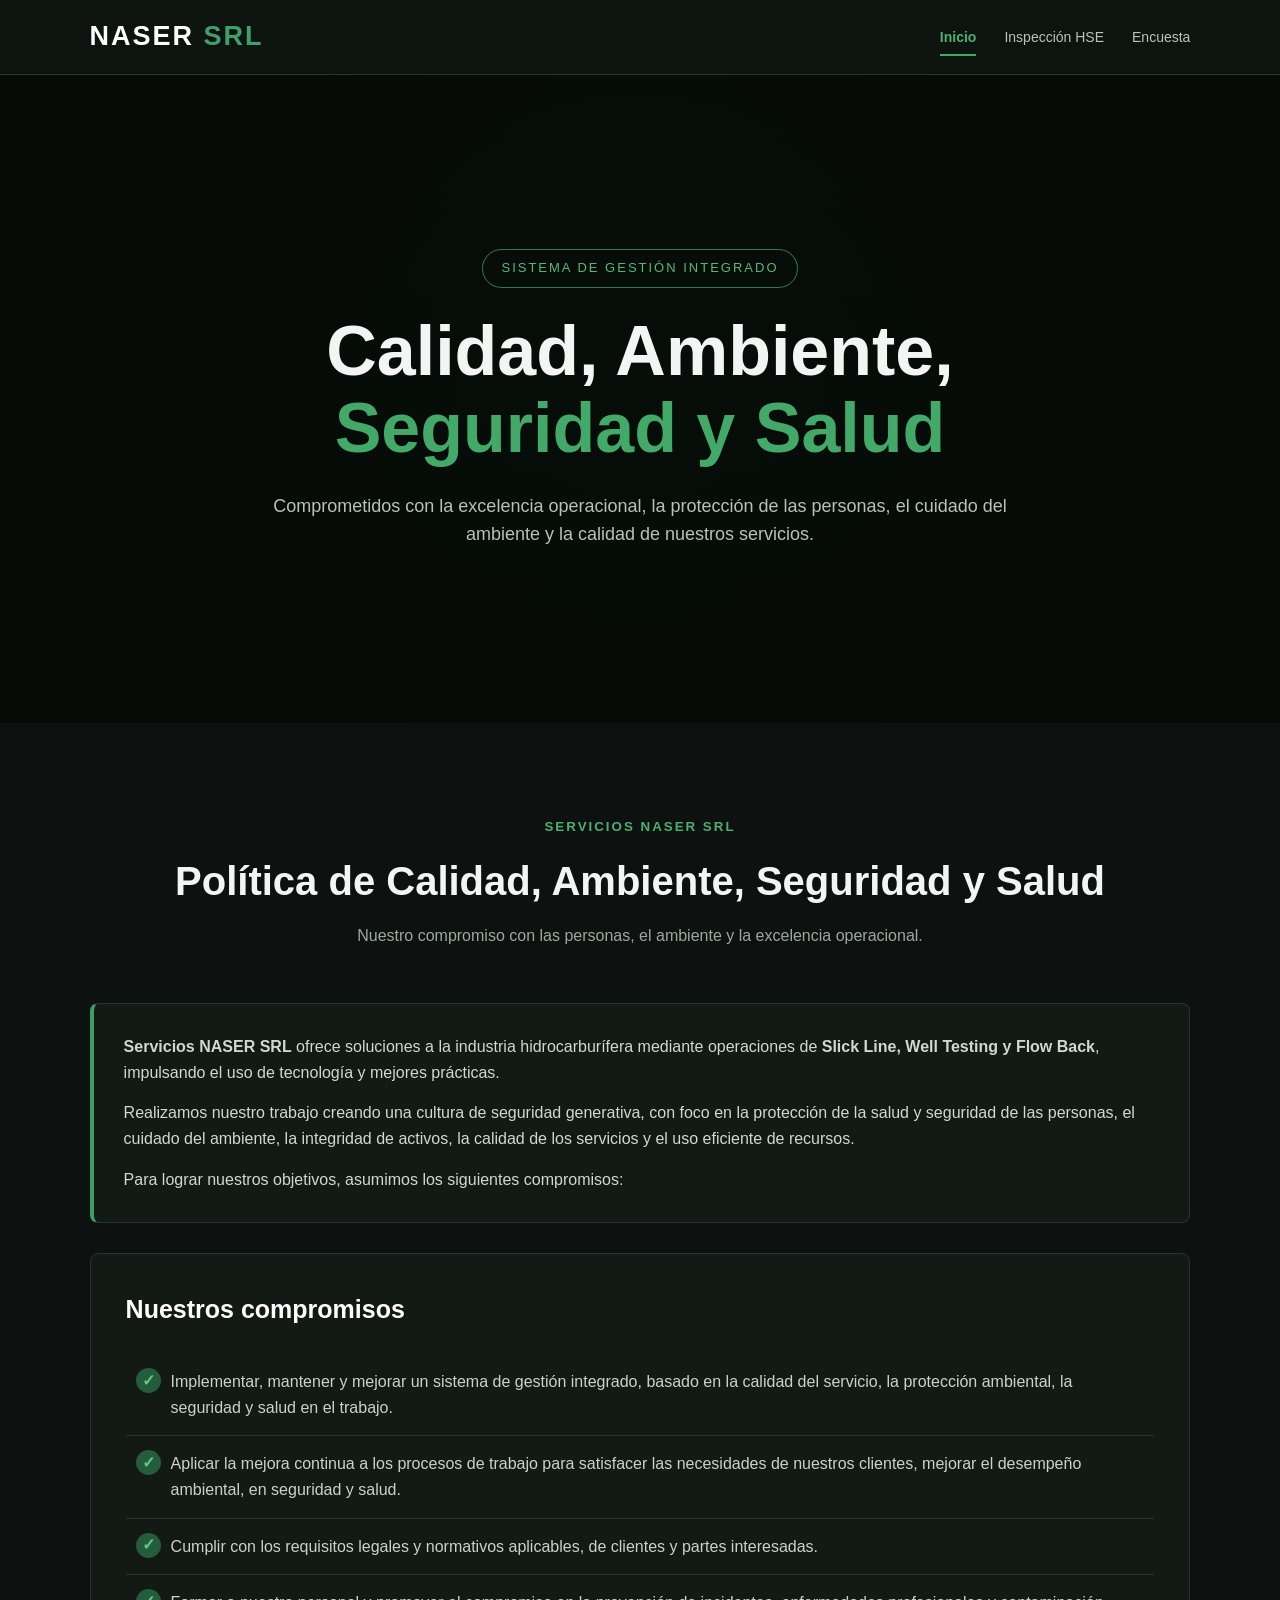
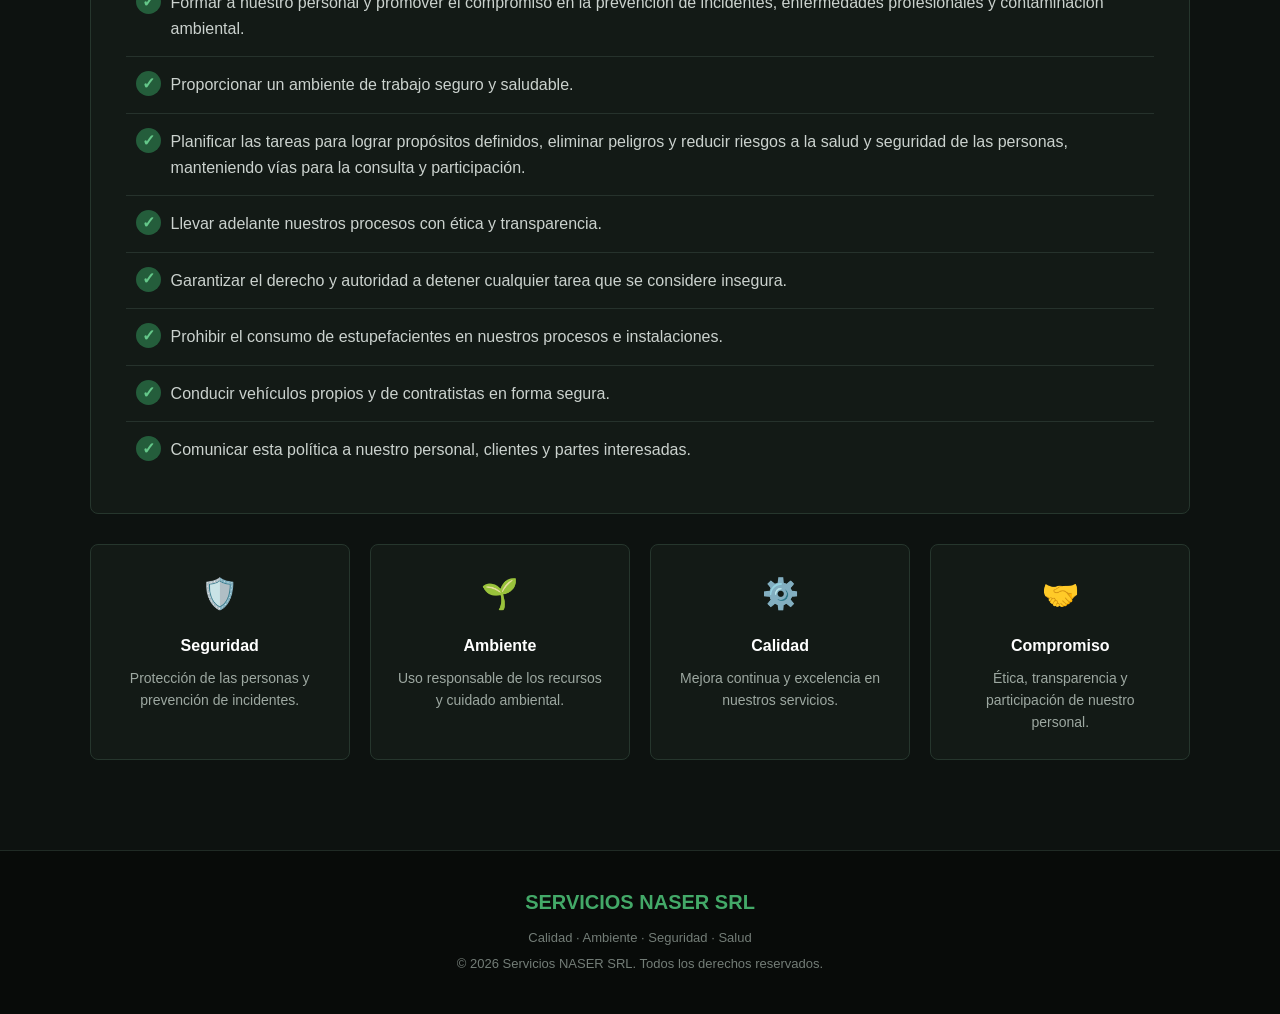
==== index.html @ d9a2d29f "Arreglo inspecciones" ====
<!DOCTYPE html>
<html lang="es">

<head>
    <meta charset="UTF-8">
    <meta name="viewport" content="width=device-width, initial-scale=1.0">

    <title>Política de Calidad, Ambiente, Seguridad y Salud | Servicios NASER SRL</title>

    <!-- Enlace al archivo CSS estilizado -->
    <link rel="stylesheet" href="style.css">
</head>

<body>

    <!-- =========================
         ENCABEZADO
    ========================== -->

    <header class="navbar">

        <div class="logo">
            NASER <span>SRL</span>
        </div>

        <nav>
            <a href="#inicio" class="active">Inicio</a>
            <!-- Enlace corregido sin espacios y con extensión .html -->
            <a href="inspeccion hse.html">Inspección HSE</a>
            <a href="encuesta.html">Encuesta</a>
        </nav>

    </header>


    <!-- =========================
         INICIO
    ========================== -->

    <section class="hero" id="inicio">

        <div class="hero-content">

            <div class="tag">
                Sistema de Gestión Integrado
            </div>

            <h1>
                Calidad, Ambiente,
                <br>
                <span>Seguridad y Salud</span>
            </h1>

            <p>
                Comprometidos con la excelencia operacional,
                la protección de las personas, el cuidado del ambiente
                y la calidad de nuestros servicios.
            </p>

        </div>

    </section>


    <!-- =========================
         POLÍTICA
    ========================== -->

    <section class="policy-section" id="politica">

        <div class="container">

            <div class="section-title">

                <small>
                    SERVICIOS NASER SRL
                </small>

                <h2>
                    Política de Calidad, Ambiente,
                    Seguridad y Salud
                </h2>

                <p>
                    Nuestro compromiso con las personas,
                    el ambiente y la excelencia operacional.
                </p>

            </div>


            <!-- INTRODUCCIÓN -->

            <div class="intro">

                <p>
                    <strong>Servicios NASER SRL</strong> ofrece soluciones a la
                    industria hidrocarburífera mediante operaciones de
                    <strong>Slick Line, Well Testing y Flow Back</strong>,
                    impulsando el uso de tecnología y mejores prácticas.
                </p>

                <p>
                    Realizamos nuestro trabajo creando una cultura de
                    seguridad generativa, con foco en la protección de la
                    salud y seguridad de las personas, el cuidado del
                    ambiente, la integridad de activos, la calidad de los
                    servicios y el uso eficiente de recursos.
                </p>

                <p>
                    Para lograr nuestros objetivos, asumimos los siguientes
                    compromisos:
                </p>

            </div>


            <!-- =========================
                 COMPROMISOS
            ========================== -->

            <div class="commitments" id="compromisos">

                <h3>
                    Nuestros compromisos
                </h3>

                <ul>

                    <li>
                        Implementar, mantener y mejorar un sistema de gestión
                        integrado, basado en la calidad del servicio, la
                        protección ambiental, la seguridad y salud en el trabajo.
                    </li>

                    <li>
                        Aplicar la mejora continua a los procesos de trabajo
                        para satisfacer las necesidades de nuestros clientes,
                        mejorar el desempeño ambiental, en seguridad y salud.
                    </li>

                    <li>
                        Cumplir con los requisitos legales y normativos
                        aplicables, de clientes y partes interesadas.
                    </li>

                    <li>
                        Formar a nuestro personal y promover el compromiso
                        en la prevención de incidentes, enfermedades
                        profesionales y contaminación ambiental.
                    </li>

                    <li>
                        Proporcionar un ambiente de trabajo seguro y saludable.
                    </li>

                    <li>
                        Planificar las tareas para lograr propósitos definidos,
                        eliminar peligros y reducir riesgos a la salud y
                        seguridad de las personas, manteniendo vías para la
                        consulta y participación.
                    </li>

                    <li>
                        Llevar adelante nuestros procesos con ética y transparencia.
                    </li>

                    <li>
                        Garantizar el derecho y autoridad a detener cualquier
                        tarea que se considere insegura.
                    </li>

                    <li>
                        Prohibir el consumo de estupefacientes en nuestros
                        procesos e instalaciones.
                    </li>

                    <li>
                        Conducir vehículos propios y de contratistas en forma segura.
                    </li>

                    <li>
                        Comunicar esta política a nuestro personal, clientes
                        y partes interesadas.
                    </li>

                </ul>

            </div>


            <!-- =========================
                 VALORES
            ========================== -->

            <div class="values">

                <div class="value-card">

                    <div class="value-icon">
                        🛡️
                    </div>

                    <h4>
                        Seguridad
                    </h4>

                    <p>
                        Protección de las personas y prevención de incidentes.
                    </p>

                </div>


                <div class="value-card">

                    <div class="value-icon">
                        🌱
                    </div>

                    <h4>
                        Ambiente
                    </h4>

                    <p>
                        Uso responsable de los recursos y cuidado ambiental.
                    </p>

                </div>


                <div class="value-card">

                    <div class="value-icon">
                        ⚙️
                    </div>

                    <h4>
                        Calidad
                    </h4>

                    <p>
                        Mejora continua y excelencia en nuestros servicios.
                    </p>

                </div>


                <div class="value-card">

                    <div class="value-icon">
                        🤝
                    </div>

                    <h4>
                        Compromiso
                    </h4>

                    <p>
                        Ética, transparencia y participación de nuestro personal.
                    </p>

                </div>

            </div>

        </div>

    </section>


    <!-- =========================
         PIE DE PÁGINA
    ========================== -->

    <footer>

        <div class="footer-logo">
            SERVICIOS NASER <span>SRL</span>
        </div>

        <p>
            Calidad · Ambiente · Seguridad · Salud
        </p>

        <p>
            © 2026 Servicios NASER SRL. Todos los derechos reservados.
        </p>

    </footer>

</body>

</html>
---- style.css ----
/* =========================================================
   NASER SRL - CONFIGURACIÓN GENERAL Y UNIFICADA
========================================================= */

* {
    margin: 0;
    padding: 0;
    box-sizing: border-box;
}

html {
    scroll-behavior: smooth;
}

body {
    font-family: Arial, Helvetica, sans-serif;
    background: #080d0a;
    color: #f2f5f3;
    line-height: 1.6;
}

/* =========================================================
   NAVBAR / ENCABEZADO
========================================================= */

header, .navbar {
    width: 100%;
    height: 75px;
    padding: 0 7%;
    display: flex;
    align-items: center;
    justify-content: space-between;
    background: #0d1410;
    border-bottom: 1px solid #26352d;
    position: sticky;
    top: 0;
    z-index: 1000;
}

/* LOGO */
.logo {
    font-size: 27px;
    font-weight: 800;
    letter-spacing: 2px;
    color: #ffffff;
}

.logo span {
    color: #3f9f68;
}

/* MENÚ DE NAVEGACIÓN */
nav {
    display: flex;
    align-items: center;
    gap: 28px;
}

nav a {
    position: relative;
    color: #b9c3bd;
    text-decoration: none;
    font-size: 14px;
    font-weight: 500;
    transition: 0.3s;
}

nav a:hover {
    color: #4caf72;
}

nav a::after {
    content: "";
    position: absolute;
    left: 0;
    bottom: -8px;
    width: 0;
    height: 2px;
    background: #43a968;
    transition: 0.3s;
}

nav a:hover::after,
nav a.active::after {
    width: 100%;
}

nav a.active {
    color: #4caf72;
    font-weight: 600;
}

.menu-btn {
    display: none;
    border: none;
    background: transparent;
    color: white;
    font-size: 25px;
    cursor: pointer;
}

/* =========================================================
   PORTADA / HERO
========================================================= */

.hero {
    min-height: 72vh;
    display: flex;
    align-items: center;
    justify-content: center;
    text-align: center;
    padding: 80px 7%;
    background:
        linear-gradient(
            rgba(5, 10, 7, 0.88),
            rgba(5, 10, 7, 0.95)
        ),
        radial-gradient(
            circle at center,
            #173523 0%,
            #0b0f0d 65%
        );
}

.hero-content {
    max-width: 950px;
}

.tag {
    display: inline-block;
    padding: 8px 18px;
    border: 1px solid #357b52;
    border-radius: 30px;
    color: #55b879;
    font-size: 13px;
    text-transform: uppercase;
    letter-spacing: 2px;
    margin-bottom: 25px;
}

.hero h1 {
    font-size: clamp(38px, 6vw, 70px);
    line-height: 1.1;
    margin-bottom: 25px;
}

.hero h1 span {
    color: #43a968;
}

.hero p {
    max-width: 800px;
    margin: auto;
    color: #b8c1bc;
    font-size: 18px;
}

.hero-button {
    display: inline-block;
    margin-top: 35px;
    padding: 14px 28px;
    background: #398f5d;
    color: white;
    text-decoration: none;
    border-radius: 6px;
    font-weight: bold;
    transition: 0.3s;
}

.hero-button:hover {
    background: #4caf72;
    transform: translateY(-2px);
}

/* =========================================================
   SECCIÓN POLÍTICA DE CALIDAD
========================================================= */

.policy-section {
    padding: 90px 7%;
    background: #0d1210;
}

.container {
    max-width: 1150px;
    margin: auto;
}

.section-title {
    text-align: center;
    margin-bottom: 55px;
}

.section-title small {
    color: #4caf72;
    text-transform: uppercase;
    letter-spacing: 2px;
    font-weight: bold;
}

.section-title h2 {
    font-size: 40px;
    margin-top: 10px;
}

.section-title p {
    color: #9da8a1;
    margin-top: 10px;
}

.intro {
    background: #131a16;
    border: 1px solid #26362d;
    border-left: 4px solid #429b64;
    padding: 30px;
    border-radius: 8px;
    margin-bottom: 30px;
}

.intro p {
    color: #d1d7d3;
    margin-bottom: 15px;
}

.intro p:last-child {
    margin-bottom: 0;
}

/* COMPROMISOS */

.commitments {
    background: #131a16;
    border: 1px solid #26362d;
    padding: 35px;
    border-radius: 8px;
}

.commitments h3 {
    font-size: 25px;
    margin-bottom: 25px;
    color: #ffffff;
}

.commitments ul {
    list-style: none;
}

.commitments li {
    position: relative;
    padding: 15px 15px 15px 45px;
    border-bottom: 1px solid #26322c;
    color: #cbd2ce;
}

.commitments li:last-child {
    border-bottom: none;
}

.commitments li::before {
    content: "✓";
    position: absolute;
    left: 10px;
    top: 14px;
    width: 25px;
    height: 25px;
    border-radius: 50%;
    background: #245d3b;
    color: #65c88a;
    display: flex;
    align-items: center;
    justify-content: center;
    font-weight: bold;
}

/* TARJETAS DE VALORES */

.values {
    display: grid;
    grid-template-columns: repeat(4, 1fr);
    gap: 20px;
    margin-top: 30px;
}

.value-card {
    background: #131a16;
    border: 1px solid #26362d;
    padding: 25px;
    border-radius: 8px;
    text-align: center;
    transition: 0.3s;
}

.value-card:hover {
    transform: translateY(-5px);
    border-color: #398f5d;
}

.value-icon {
    font-size: 30px;
    margin-bottom: 15px;
}

.value-card h4 {
    margin-bottom: 8px;
    color: #ffffff;
}

.value-card p {
    font-size: 14px;
    color: #9da8a1;
}

/* =========================================================
   PÁGINA DE INSPECCIÓN HSE / AUDITORÍA
========================================================= */

.audit-page, .hse-page {
    width: 100%;
    min-height: 100vh;
    padding: 80px 7% 100px;
    background:
        radial-gradient(
            circle at top center,
            rgba(34, 91, 56, 0.20),
            transparent 45%
        ),
        #080d0a;
}

/* =========================================================
   FOOTER / PIE DE PÁGINA
========================================================= */

footer {
    background: #080b09;
    border-top: 1px solid #202b25;
    padding: 35px 7%;
    text-align: center;
}

.footer-logo {
    color: #43a968;
    font-size: 20px;
    font-weight: bold;
    margin-bottom: 10px;
}

footer p {
    color: #737d77;
    font-size: 13px;
    margin-bottom: 5px;
}

/* =========================================================
   DISEÑO RESPONSIVO
========================================================= */

@media (max-width: 900px) {
    .values {
        grid-template-columns: repeat(2, 1fr);
    }

    header, .navbar {
        padding: 0 5%;
    }
}

@media (max-width: 600px) {
    header, .navbar {
        padding: 15px 5%;
        height: auto;
    }

    nav {
        gap: 15px;
    }

    nav a {
        font-size: 13px;
    }

    .hero {
        min-height: 65vh;
        padding: 60px 5%;
    }

    .hero p {
        font-size: 15px;
    }

    .policy-section {
        padding: 60px 5%;
    }

    .section-title h2 {
        font-size: 30px;
    }

    .intro, .commitments {
        padding: 22px;
    }

    .values {
        grid-template-columns: 1fr;
    }
}
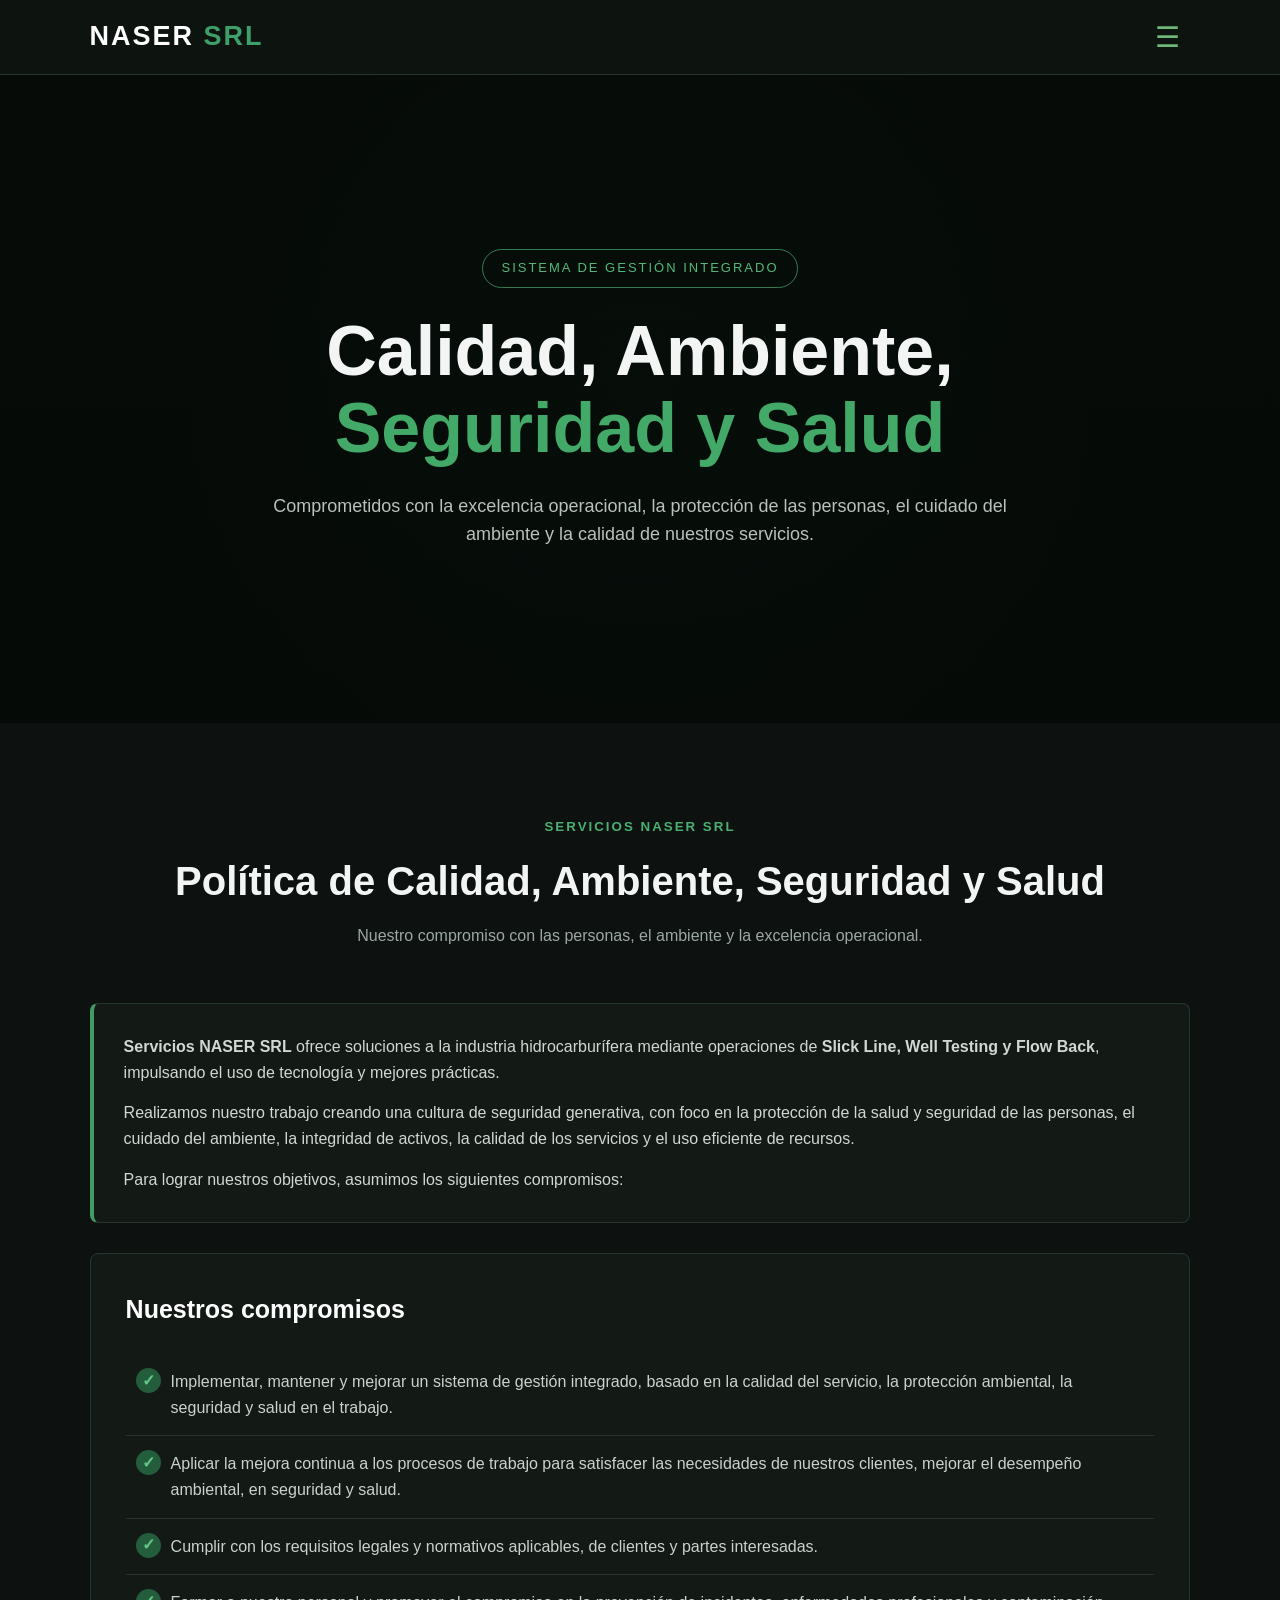
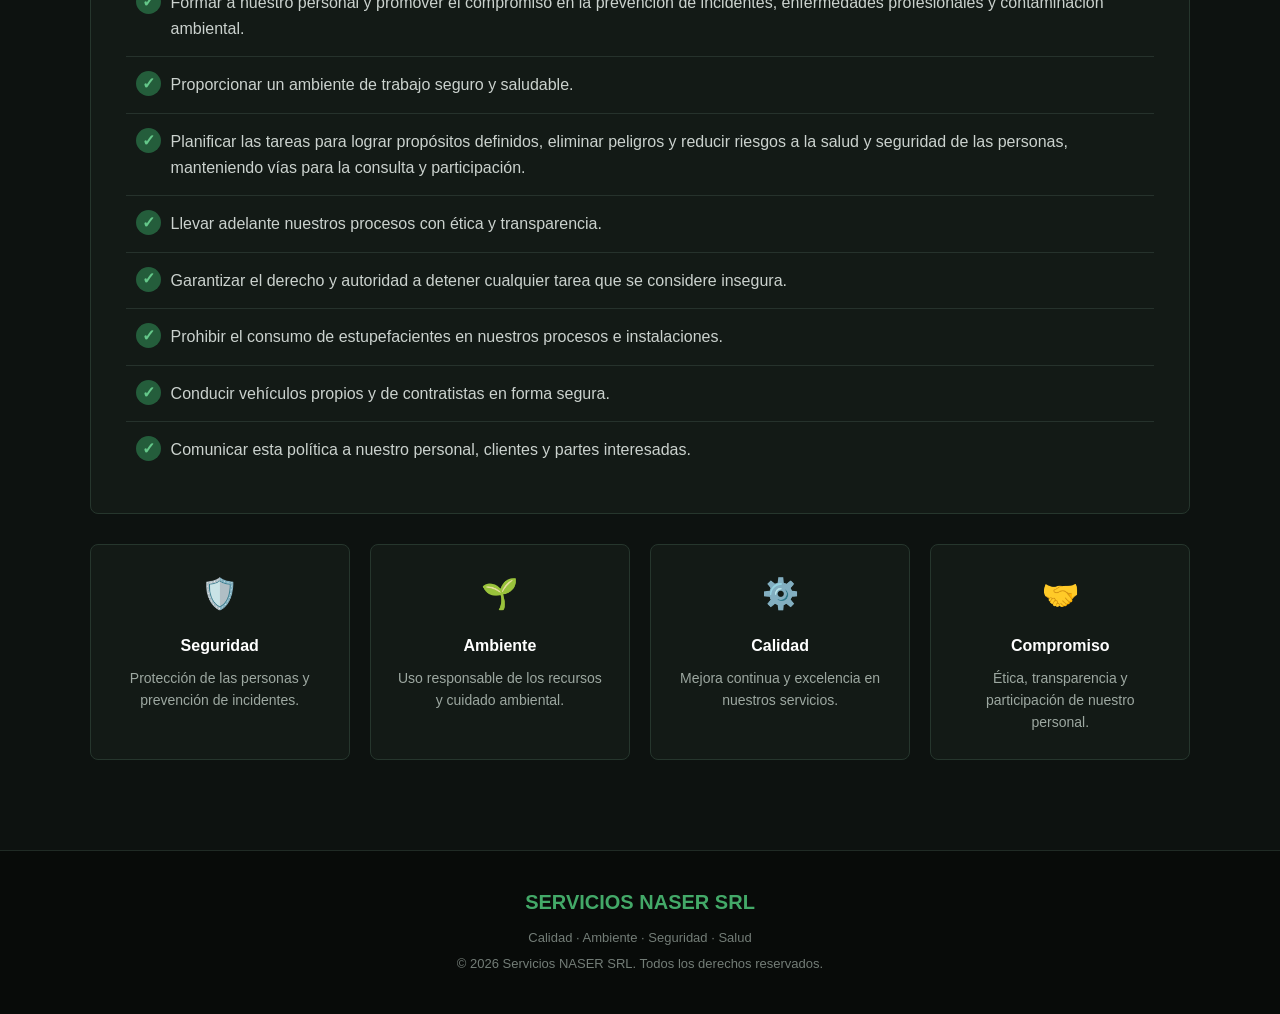
==== commit 11250e4b: "Implementar un menu" ====
--- a/index.html
+++ b/index.html
@@ -9,6 +9,7 @@
 
     <!-- Enlace al archivo CSS estilizado -->
     <link rel="stylesheet" href="style.css">
+ 
 </head>
 
 <body>
@@ -17,20 +18,23 @@
          ENCABEZADO
     ========================== -->
 
-    <header class="navbar">
-
-        <div class="logo">
-            NASER <span>SRL</span>
-        </div>
-
-        <nav>
-            <a href="#inicio" class="active">Inicio</a>
-            <!-- Enlace corregido sin espacios y con extensión .html -->
-            <a href="inspeccion hse.html">Inspección HSE</a>
-            <a href="encuesta.html">Encuesta</a>
-        </nav>
-
-    </header>
+   <header class="navbar">
+
+    <div class="logo">
+        NASER <span>SRL</span>
+    </div>
+
+    <button class="menu-btn" onclick="abrirMenu()">
+        ☰
+    </button>
+
+    <nav id="menu">
+        <a href="#inicio" class="active" onclick="cerrarMenu()">Inicio</a>
+        <a href="inspeccion hse.html" onclick="cerrarMenu()">Inspección HSE</a>
+        <a href="encuesta.html" onclick="cerrarMenu()">Encuesta</a>
+    </nav>
+
+</header>
 
 
     <!-- =========================
@@ -288,7 +292,17 @@
             © 2026 Servicios NASER SRL. Todos los derechos reservados.
         </p>
 
-    </footer>
+</footer>
+
+    <script>
+        function abrirMenu() {
+            document.getElementById("menu").classList.toggle("mostrar");
+        }
+
+        function cerrarMenu() {
+            document.getElementById("menu").classList.remove("mostrar");
+        }
+    </script>
 
 </body>
 
--- a/style.css
+++ b/style.css
@@ -1,7 +1,10 @@
 /* =========================================================
    NASER SRL - CONFIGURACIÓN GENERAL Y UNIFICADA
 ========================================================= */
-
+.menu-btn {
+    color: #70b879;       /* color del icono */
+    background: #050806;  /* fondo */
+}
 * {
     margin: 0;
     padding: 0;
@@ -403,4 +406,100 @@
     .values {
         grid-template-columns: 1fr;
     }
+}
+/* =========================================================
+   MENU HAMBURGUESA
+========================================================= */
+
+.menu-btn {
+    display: block;
+    border: none;
+    background: transparent;
+    color: #70b879;
+    font-size: 28px;
+    cursor: pointer;
+    padding: 5px 10px;
+    transition: 0.3s;
+}
+
+.menu-btn:hover {
+    color: #ffffff;
+    transform: scale(1.1);
+}
+
+/* menu cerrado */
+
+#menu {
+    display: none;
+    position: absolute;
+    top: 75px;
+    right: 7%;
+    width: 230px;
+    padding: 10px;
+    flex-direction: column;
+    align-items: stretch;
+    gap: 5px;
+    background: #131a16;
+    border: 1px solid #26362d;
+    border-top: 2px solid #43a968;
+    border-radius: 0 0 8px 8px;
+    box-shadow: 0 10px 30px rgba(0, 0, 0, 0.4);
+}
+
+/* menu abierto */
+
+#menu.mostrar {
+    display: flex;
+}
+
+/* enlaces del menu */
+
+#menu a {
+    display: block;
+    padding: 13px 15px;
+    color: #b9c3bd;
+    text-decoration: none;
+    font-size: 15px;
+    border-radius: 5px;
+    transition: 0.3s;
+}
+
+#menu a:hover {
+    color: #ffffff;
+    background: #245d3b;
+}
+
+/* quitar la linea de abajo del menu */
+
+#menu a::after {
+    display: none;
+}
+
+#menu a.active {
+    color: #70b879;
+    background: #0d1410;
+}
+
+/* =========================================================
+   MENU EN CELULAR
+========================================================= */
+
+@media (max-width: 600px) {
+
+    header, .navbar {
+        height: 70px;
+        padding: 0 5%;
+    }
+
+    .menu-btn {
+        display: block;
+    }
+
+    #menu {
+        top: 70px;
+        right: 5%;
+        width: 90%;
+        max-width: 300px;
+    }
+
 }
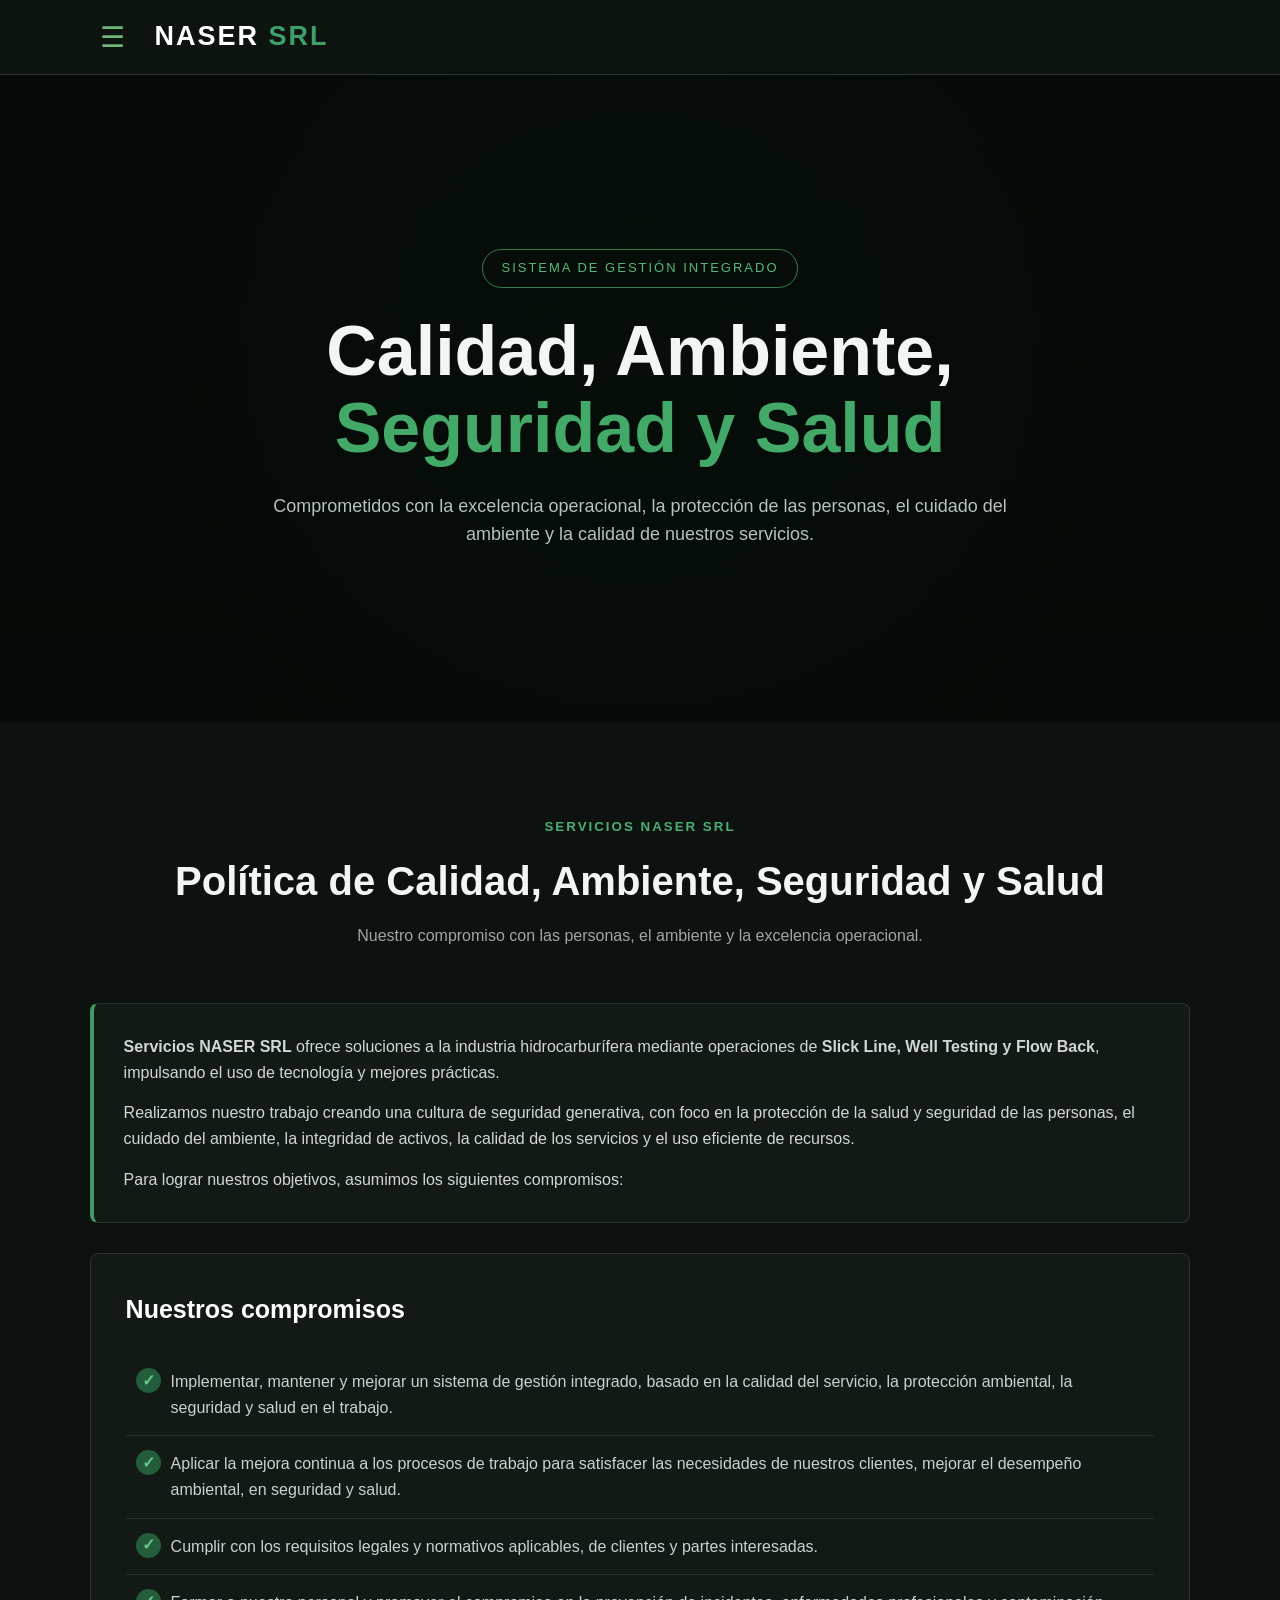
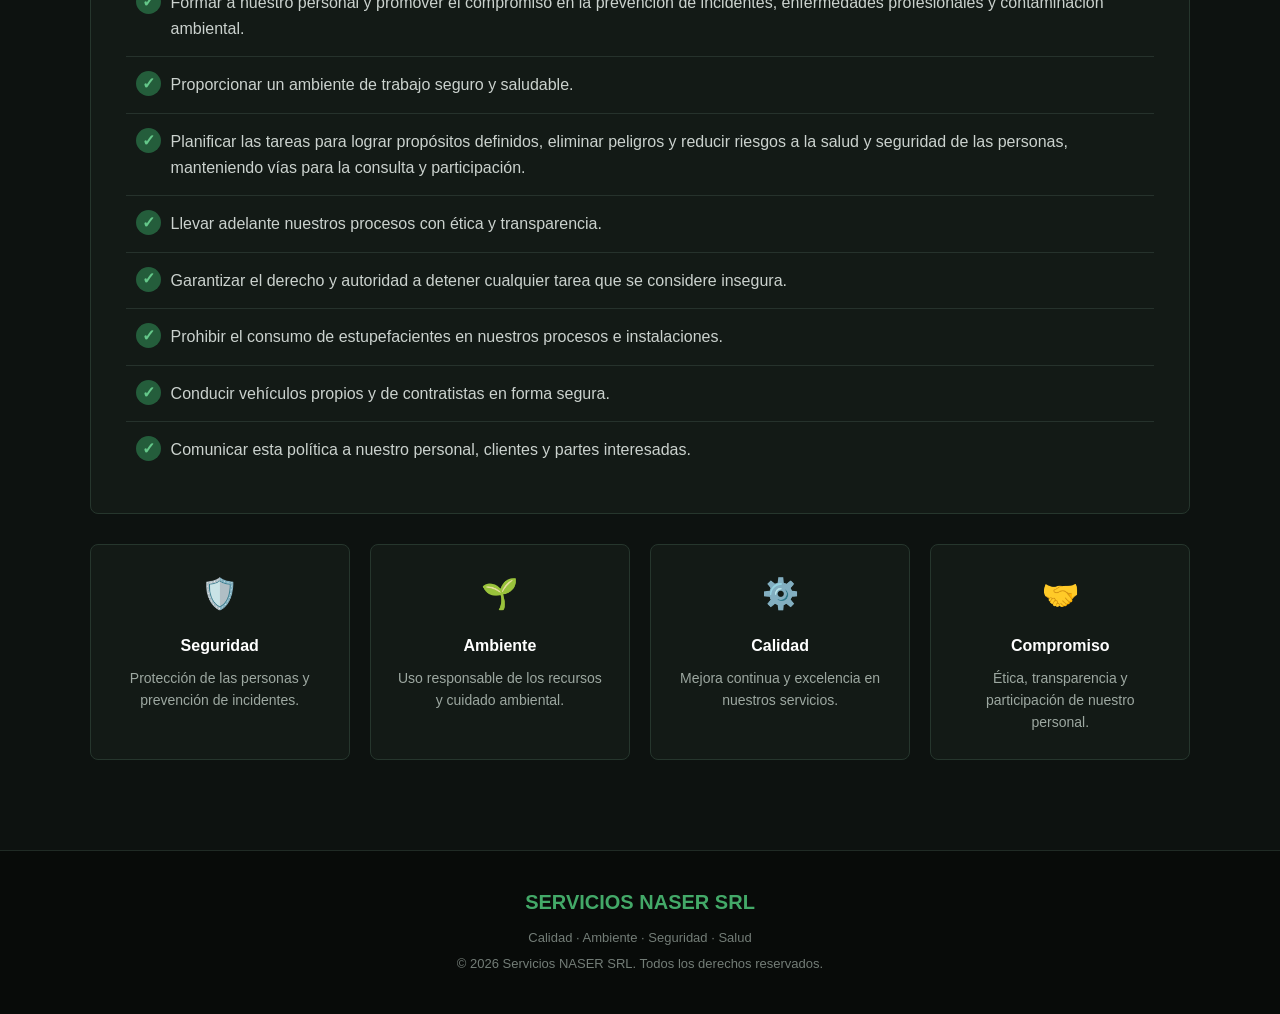
==== commit 5d9ebb0a: "corrige un menu" ====
--- a/index.html
+++ b/index.html
@@ -20,13 +20,13 @@
 
    <header class="navbar">
 
+    <button class="menu-btn" onclick="abrirMenu()">
+        ☰
+    </button>
+
     <div class="logo">
         NASER <span>SRL</span>
     </div>
-
-    <button class="menu-btn" onclick="abrirMenu()">
-        ☰
-    </button>
 
     <nav id="menu">
         <a href="#inicio" class="active" onclick="cerrarMenu()">Inicio</a>
--- a/style.css
+++ b/style.css
@@ -32,14 +32,14 @@
     padding: 0 7%;
     display: flex;
     align-items: center;
-    justify-content: space-between;
+    justify-content: flex-start;
+    gap: 20px;
     background: #0d1410;
     border-bottom: 1px solid #26352d;
     position: sticky;
     top: 0;
     z-index: 1000;
 }
-
 /* LOGO */
 .logo {
     font-size: 27px;
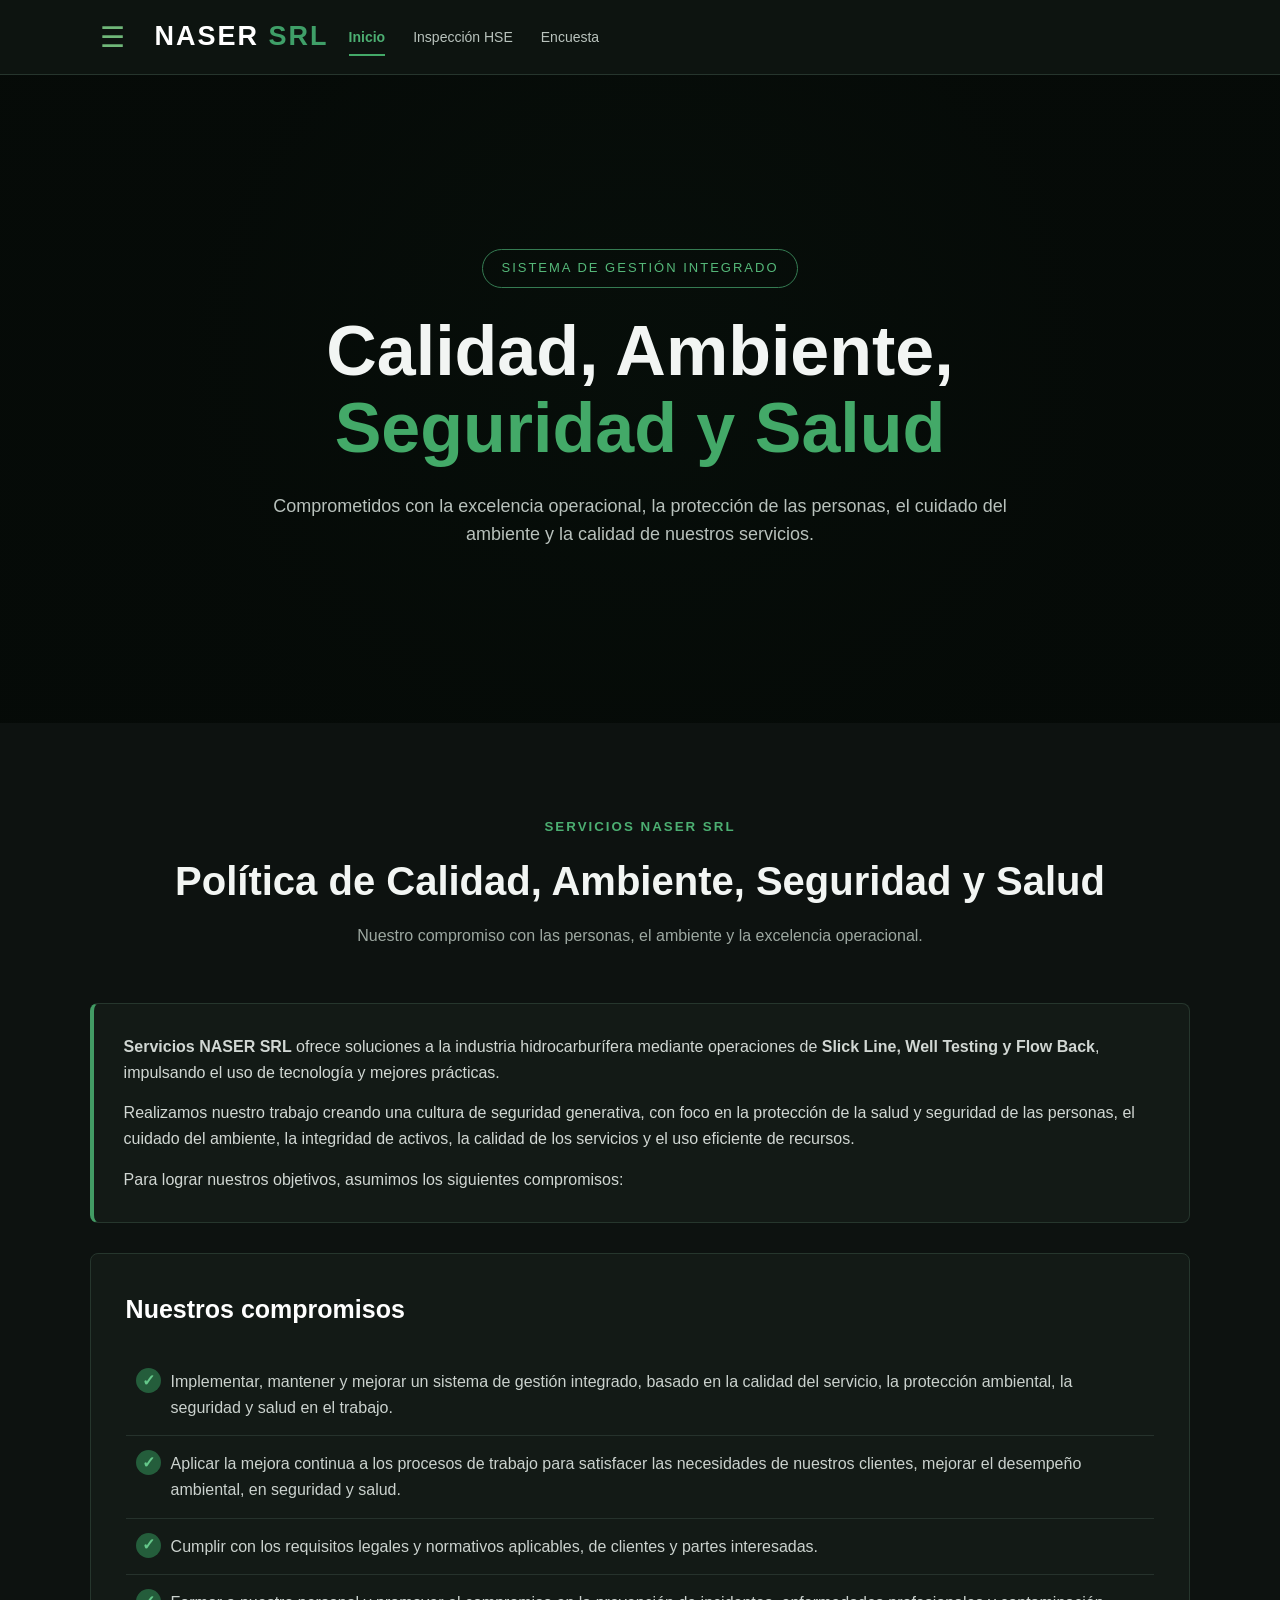
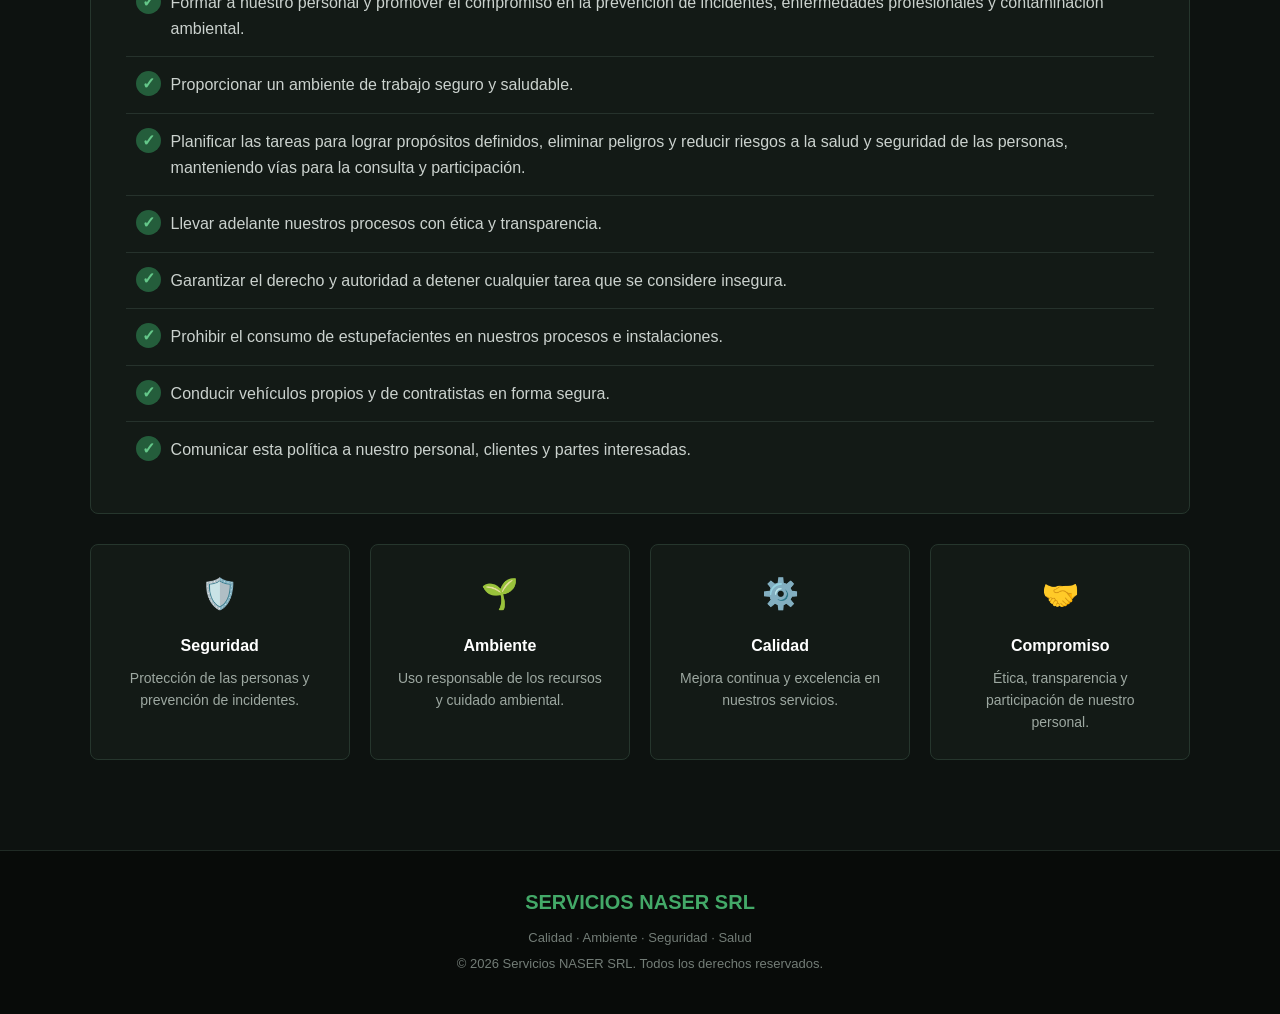
==== commit 13587183: "corrige un menu2" ====
--- a/index.html
+++ b/index.html
@@ -20,19 +20,31 @@
 
    <header class="navbar">
 
+    <!-- BOTÓN HAMBURGUESA -->
     <button class="menu-btn" onclick="abrirMenu()">
         ☰
     </button>
 
+    <!-- LOGO -->
     <div class="logo">
         NASER <span>SRL</span>
     </div>
 
-    <nav id="menu">
-        <a href="#inicio" class="active" onclick="cerrarMenu()">Inicio</a>
-        <a href="inspeccion hse.html" onclick="cerrarMenu()">Inspección HSE</a>
-        <a href="encuesta.html" onclick="cerrarMenu()">Encuesta</a>
+    <!-- ENLACES DEL ENCABEZADO -->
+    <nav class="header-links">
+        <a href="#inicio" class="active">Inicio</a>
+        <a href="inspeccion hse.html">Inspección HSE</a>
+        <a href="encuesta.html">Encuesta</a>
     </nav>
+
+    <!-- MENU HAMBURGUESA -->
+    <div id="menu">
+
+        <!-- ACA VAS A AGREGAR COSAS DESPUES -->
+
+    </div>
+
+</header>
 
 </header>
 
--- a/style.css
+++ b/style.css
@@ -487,9 +487,17 @@
 @media (max-width: 600px) {
 
     header, .navbar {
-        height: 70px;
-        padding: 0 5%;
-    }
+    width: 100%;
+    height: 75px;
+    padding: 0 7%;
+    display: flex;
+    align-items: center;
+    background: #0d1410;
+    border-bottom: 1px solid #26352d;
+    position: sticky;
+    top: 0;
+    z-index: 1000;
+}
 
     .menu-btn {
         display: block;
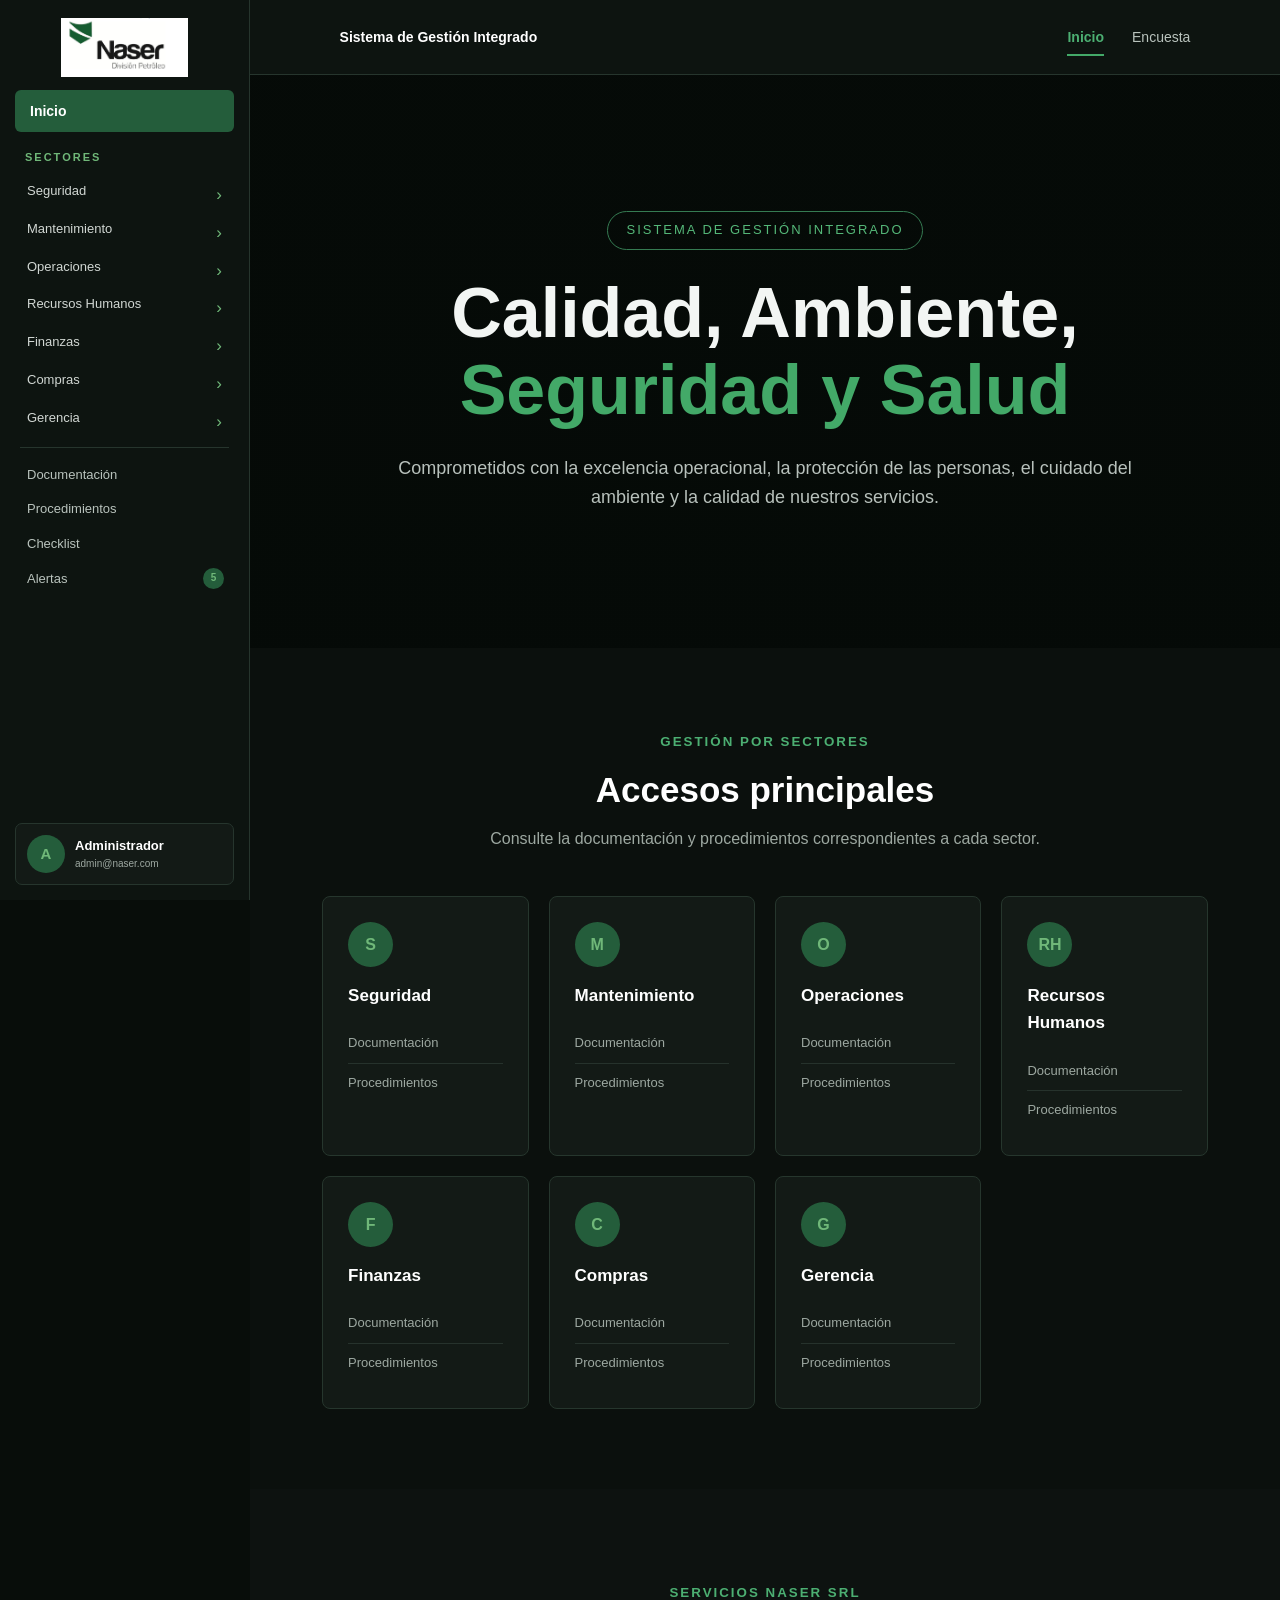
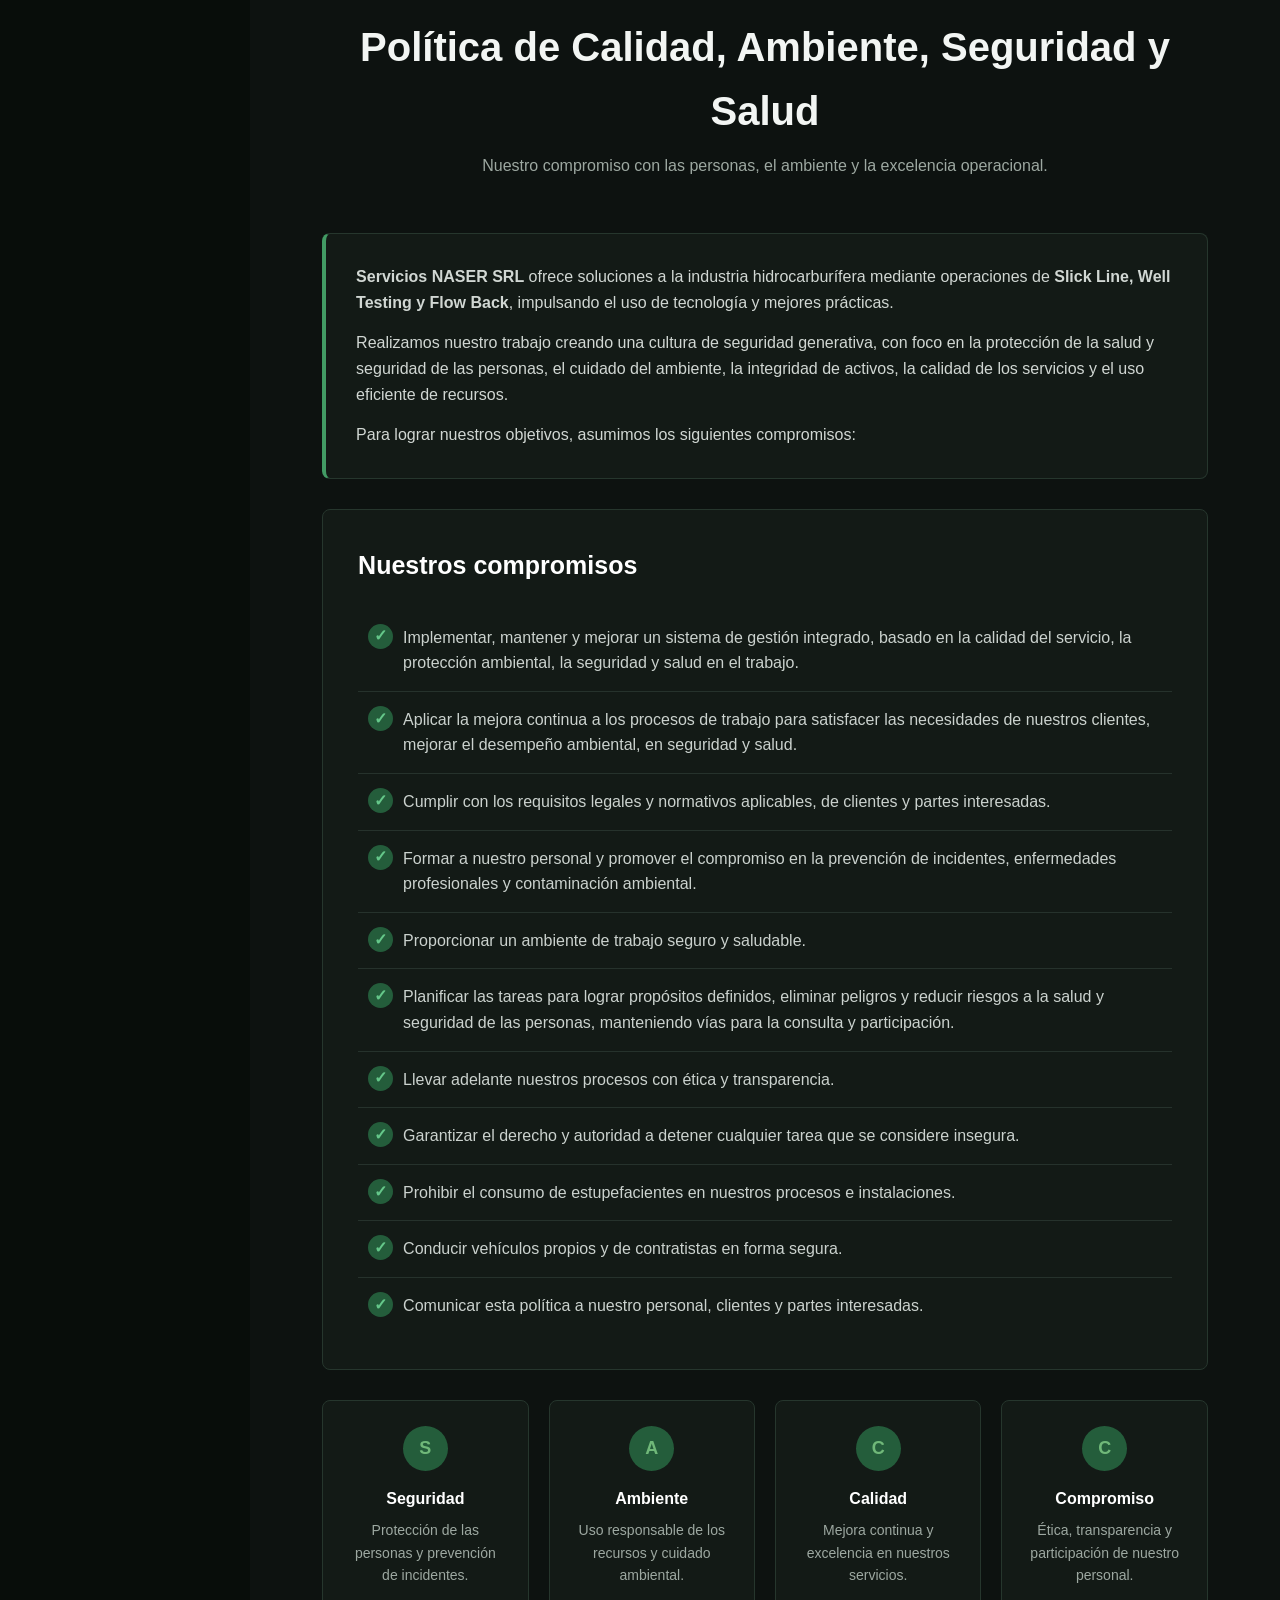
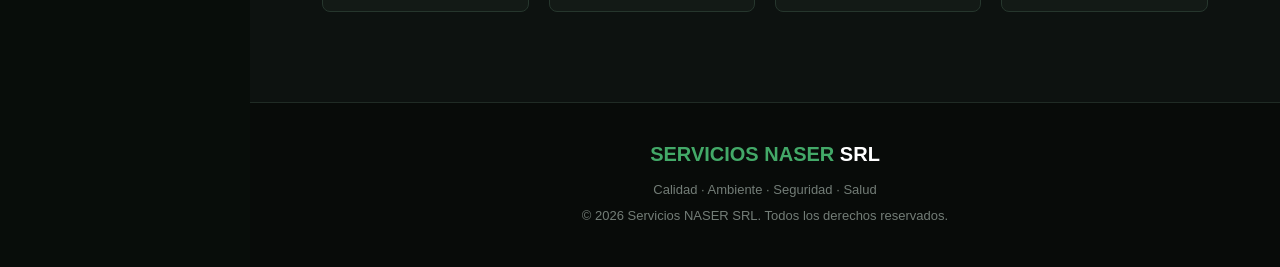
==== commit 94bbade1: "cambios" ====
--- a/index.html
+++ b/index.html
@@ -7,314 +7,664 @@
 
     <title>Política de Calidad, Ambiente, Seguridad y Salud | Servicios NASER SRL</title>
 
-    <!-- Enlace al archivo CSS estilizado -->
     <link rel="stylesheet" href="style.css">
- 
 </head>
 
 <body>
 
-    <!-- =========================
-         ENCABEZADO
-    ========================== -->
-
-   <header class="navbar">
-
-    <!-- BOTÓN HAMBURGUESA -->
-    <button class="menu-btn" onclick="abrirMenu()">
-        ☰
-    </button>
-
-    <!-- LOGO -->
-    <div class="logo">
-        NASER <span>SRL</span>
-    </div>
-
-    <!-- ENLACES DEL ENCABEZADO -->
-    <nav class="header-links">
-        <a href="#inicio" class="active">Inicio</a>
-        <a href="inspeccion hse.html">Inspección HSE</a>
-        <a href="encuesta.html">Encuesta</a>
-    </nav>
-
-    <!-- MENU HAMBURGUESA -->
-    <div id="menu">
-
-        <!-- ACA VAS A AGREGAR COSAS DESPUES -->
-
-    </div>
-
-</header>
-
-</header>
-
-
-    <!-- =========================
-         INICIO
-    ========================== -->
-
-    <section class="hero" id="inicio">
-
-        <div class="hero-content">
-
-            <div class="tag">
+    <!-- =========================================
+         BARRA LATERAL
+    ========================================== -->
+
+    <aside class="sidebar">
+
+        <!-- LOGO -->
+
+        <div class="sidebar-logo">
+            <img src="img/logo naser.png" alt="logo">
+        </div>
+
+
+        <!-- INICIO -->
+        <a href="#inicio" class="sidebar-home">
+            Inicio
+        </a>
+
+
+        <!-- SECTORES -->
+
+        <div class="sidebar-title">
+            Sectores
+        </div>
+
+
+        <details>
+            <summary>Seguridad</summary>
+
+            <a href="seguridad/documentacion.html">
+                Documentación
+            </a>
+
+            <a href="seguridad/procedimientos.html">
+                Procedimientos
+            </a>
+        </details>
+
+
+        <details>
+            <summary>Mantenimiento</summary>
+
+            <a href="mantenimiento/documentacion.html">
+                Documentación
+            </a>
+
+            <a href="mantenimiento/procedimientos.html">
+                Procedimientos
+            </a>
+        </details>
+
+
+        <details>
+            <summary>Operaciones</summary>
+
+            <a href="operaciones/documentacion.html">
+                Documentación
+            </a>
+
+            <a href="operaciones/procedimientos.html">
+                Procedimientos
+            </a>
+        </details>
+
+
+        <details>
+            <summary>Recursos Humanos</summary>
+
+            <a href="rrhh/documentacion.html">
+                Documentación
+            </a>
+
+            <a href="rrhh/procedimientos.html">
+                Procedimientos
+            </a>
+        </details>
+
+
+        <details>
+            <summary>Finanzas</summary>
+
+            <a href="finanzas/documentacion.html">
+                Documentación
+            </a>
+
+            <a href="finanzas/procedimientos.html">
+                Procedimientos
+            </a>
+        </details>
+
+
+        <details>
+            <summary>Compras</summary>
+
+            <a href="compras/documentacion.html">
+                Documentación
+            </a>
+
+            <a href="compras/procedimientos.html">
+                Procedimientos
+            </a>
+        </details>
+
+
+        <details>
+            <summary>Gerencia</summary>
+
+            <a href="gerencia/documentacion.html">
+                Documentación
+            </a>
+
+            <a href="gerencia/procedimientos.html">
+                Procedimientos
+            </a>
+        </details>
+
+
+        <!-- ACCESOS GENERALES -->
+
+        <div class="sidebar-divider"></div>
+
+
+        <a href="#" class="sidebar-link">
+            Documentación
+        </a>
+
+        <a href="#" class="sidebar-link">
+            Procedimientos
+        </a>
+
+        <a href="#" class="sidebar-link">
+            Checklist
+        </a>
+
+        <a href="#" class="sidebar-link sidebar-alertas">
+            Alertas
+            <span>5</span>
+        </a>
+
+
+        <!-- USUARIO -->
+
+        <div class="sidebar-user">
+
+            <div class="user-avatar">
+                A
+            </div>
+
+            <div class="user-data">
+
+                <strong>
+                    Administrador
+                </strong>
+
+                <small>
+                    admin@naser.com
+                </small>
+
+            </div>
+
+        </div>
+
+    </aside>
+
+
+    <!-- =========================================
+         CONTENIDO PRINCIPAL
+    ========================================== -->
+
+    <main class="main-content">
+
+
+        <!-- =========================================
+             ENCABEZADO SUPERIOR
+        ========================================== -->
+
+        <header class="navbar">
+
+            <div class="navbar-title">
                 Sistema de Gestión Integrado
             </div>
 
-            <h1>
-                Calidad, Ambiente,
-                <br>
-                <span>Seguridad y Salud</span>
-            </h1>
+            <nav class="header-links">
+
+                <a href="#inicio" class="active">
+                    Inicio
+                </a>
+
+                <a href="encuesta.html">
+                    Encuesta
+                </a>
+
+            </nav>
+
+        </header>
+
+
+        <!-- =========================================
+             PORTADA / HERO
+        ========================================== -->
+
+        <section class="hero" id="inicio">
+
+            <div class="hero-content">
+
+                <div class="tag">
+                    Sistema de Gestión Integrado
+                </div>
+
+                <h1>
+                    Calidad, Ambiente,
+                    <br>
+                    <span>
+                        Seguridad y Salud
+                    </span>
+                </h1>
+
+                <p>
+                    Comprometidos con la excelencia operacional,
+                    la protección de las personas, el cuidado del ambiente
+                    y la calidad de nuestros servicios.
+                </p>
+
+            </div>
+
+        </section>
+
+
+        <!-- =========================================
+             ACCESOS A SECTORES
+        ========================================== -->
+
+        <section class="sector-section">
+
+            <div class="container">
+
+                <div class="sector-title">
+
+                    <small>
+                        GESTIÓN POR SECTORES
+                    </small>
+
+                    <h2>
+                        Accesos principales
+                    </h2>
+
+                    <p>
+                        Consulte la documentación y procedimientos
+                        correspondientes a cada sector.
+                    </p>
+
+                </div>
+
+
+                <div class="sector-grid">
+
+
+                    <!-- SEGURIDAD -->
+
+                    <div class="sector-card">
+
+                        <div class="sector-letter">
+                            S
+                        </div>
+
+                        <h3>
+                            Seguridad
+                        </h3>
+
+                        <a href="seguridad/documentacion.html">
+                            Documentación
+                        </a>
+
+                        <a href="seguridad/procedimientos.html">
+                            Procedimientos
+                        </a>
+
+                    </div>
+
+
+                    <!-- MANTENIMIENTO -->
+
+                    <div class="sector-card">
+
+                        <div class="sector-letter">
+                            M
+                        </div>
+
+                        <h3>
+                            Mantenimiento
+                        </h3>
+
+                        <a href="mantenimiento/documentacion.html">
+                            Documentación
+                        </a>
+
+                        <a href="mantenimiento/procedimientos.html">
+                            Procedimientos
+                        </a>
+
+                    </div>
+
+
+                    <!-- OPERACIONES -->
+
+                    <div class="sector-card">
+
+                        <div class="sector-letter">
+                            O
+                        </div>
+
+                        <h3>
+                            Operaciones
+                        </h3>
+
+                        <a href="operaciones/documentacion.html">
+                            Documentación
+                        </a>
+
+                        <a href="operaciones/procedimientos.html">
+                            Procedimientos
+                        </a>
+
+                    </div>
+
+
+                    <!-- RRHH -->
+
+                    <div class="sector-card">
+
+                        <div class="sector-letter">
+                            RH
+                        </div>
+
+                        <h3>
+                            Recursos Humanos
+                        </h3>
+
+                        <a href="rrhh/documentacion.html">
+                            Documentación
+                        </a>
+
+                        <a href="rrhh/procedimientos.html">
+                            Procedimientos
+                        </a>
+
+                    </div>
+
+
+                    <!-- FINANZAS -->
+
+                    <div class="sector-card">
+
+                        <div class="sector-letter">
+                            F
+                        </div>
+
+                        <h3>
+                            Finanzas
+                        </h3>
+
+                        <a href="finanzas/documentacion.html">
+                            Documentación
+                        </a>
+
+                        <a href="finanzas/procedimientos.html">
+                            Procedimientos
+                        </a>
+
+                    </div>
+
+
+                    <!-- COMPRAS -->
+
+                    <div class="sector-card">
+
+                        <div class="sector-letter">
+                            C
+                        </div>
+
+                        <h3>
+                            Compras
+                        </h3>
+
+                        <a href="compras/documentacion.html">
+                            Documentación
+                        </a>
+
+                        <a href="compras/procedimientos.html">
+                            Procedimientos
+                        </a>
+
+                    </div>
+
+
+                    <!-- GERENCIA -->
+
+                    <div class="sector-card">
+
+                        <div class="sector-letter">
+                            G
+                        </div>
+
+                        <h3>
+                            Gerencia
+                        </h3>
+
+                        <a href="gerencia/documentacion.html">
+                            Documentación
+                        </a>
+
+                        <a href="gerencia/procedimientos.html">
+                            Procedimientos
+                        </a>
+
+                    </div>
+
+                </div>
+
+            </div>
+
+        </section>
+
+
+        <!-- =========================================
+             POLÍTICA
+        ========================================== -->
+
+        <section class="policy-section" id="politica">
+
+            <div class="container">
+
+                <div class="section-title">
+
+                    <small>
+                        SERVICIOS NASER SRL
+                    </small>
+
+                    <h2>
+                        Política de Calidad, Ambiente,
+                        Seguridad y Salud
+                    </h2>
+
+                    <p>
+                        Nuestro compromiso con las personas,
+                        el ambiente y la excelencia operacional.
+                    </p>
+
+                </div>
+
+
+                <!-- INTRODUCCIÓN -->
+
+                <div class="intro">
+
+                    <p>
+                        <strong>Servicios NASER SRL</strong> ofrece soluciones a la
+                        industria hidrocarburífera mediante operaciones de
+                        <strong>Slick Line, Well Testing y Flow Back</strong>,
+                        impulsando el uso de tecnología y mejores prácticas.
+                    </p>
+
+                    <p>
+                        Realizamos nuestro trabajo creando una cultura de
+                        seguridad generativa, con foco en la protección de la
+                        salud y seguridad de las personas, el cuidado del
+                        ambiente, la integridad de activos, la calidad de los
+                        servicios y el uso eficiente de recursos.
+                    </p>
+
+                    <p>
+                        Para lograr nuestros objetivos, asumimos los siguientes
+                        compromisos:
+                    </p>
+
+                </div>
+
+
+                <!-- =========================================
+                     COMPROMISOS
+                ========================================== -->
+
+                <div class="commitments" id="compromisos">
+
+                    <h3>
+                        Nuestros compromisos
+                    </h3>
+
+                    <ul>
+
+                        <li>
+                            Implementar, mantener y mejorar un sistema de gestión
+                            integrado, basado en la calidad del servicio, la
+                            protección ambiental, la seguridad y salud en el trabajo.
+                        </li>
+
+                        <li>
+                            Aplicar la mejora continua a los procesos de trabajo
+                            para satisfacer las necesidades de nuestros clientes,
+                            mejorar el desempeño ambiental, en seguridad y salud.
+                        </li>
+
+                        <li>
+                            Cumplir con los requisitos legales y normativos
+                            aplicables, de clientes y partes interesadas.
+                        </li>
+
+                        <li>
+                            Formar a nuestro personal y promover el compromiso
+                            en la prevención de incidentes, enfermedades
+                            profesionales y contaminación ambiental.
+                        </li>
+
+                        <li>
+                            Proporcionar un ambiente de trabajo seguro y saludable.
+                        </li>
+
+                        <li>
+                            Planificar las tareas para lograr propósitos definidos,
+                            eliminar peligros y reducir riesgos a la salud y
+                            seguridad de las personas, manteniendo vías para la
+                            consulta y participación.
+                        </li>
+
+                        <li>
+                            Llevar adelante nuestros procesos con ética y transparencia.
+                        </li>
+
+                        <li>
+                            Garantizar el derecho y autoridad a detener cualquier
+                            tarea que se considere insegura.
+                        </li>
+
+                        <li>
+                            Prohibir el consumo de estupefacientes en nuestros
+                            procesos e instalaciones.
+                        </li>
+
+                        <li>
+                            Conducir vehículos propios y de contratistas en forma segura.
+                        </li>
+
+                        <li>
+                            Comunicar esta política a nuestro personal, clientes
+                            y partes interesadas.
+                        </li>
+
+                    </ul>
+
+                </div>
+
+
+                <!-- =========================================
+                     VALORES
+                ========================================== -->
+
+                <div class="values">
+
+                    <div class="value-card">
+
+                        <div class="value-icon">
+                            S
+                        </div>
+
+                        <h4>
+                            Seguridad
+                        </h4>
+
+                        <p>
+                            Protección de las personas y prevención de incidentes.
+                        </p>
+
+                    </div>
+
+
+                    <div class="value-card">
+
+                        <div class="value-icon">
+                            A
+                        </div>
+
+                        <h4>
+                            Ambiente
+                        </h4>
+
+                        <p>
+                            Uso responsable de los recursos y cuidado ambiental.
+                        </p>
+
+                    </div>
+
+
+                    <div class="value-card">
+
+                        <div class="value-icon">
+                            C
+                        </div>
+
+                        <h4>
+                            Calidad
+                        </h4>
+
+                        <p>
+                            Mejora continua y excelencia en nuestros servicios.
+                        </p>
+
+                    </div>
+
+
+                    <div class="value-card">
+
+                        <div class="value-icon">
+                            C
+                        </div>
+
+                        <h4>
+                            Compromiso
+                        </h4>
+
+                        <p>
+                            Ética, transparencia y participación de nuestro personal.
+                        </p>
+
+                    </div>
+
+                </div>
+
+            </div>
+
+        </section>
+
+
+        <!-- =========================================
+             PIE DE PÁGINA
+        ========================================== -->
+
+        <footer>
+
+            <div class="footer-logo">
+                SERVICIOS NASER <span>SRL</span>
+            </div>
 
             <p>
-                Comprometidos con la excelencia operacional,
-                la protección de las personas, el cuidado del ambiente
-                y la calidad de nuestros servicios.
+                Calidad · Ambiente · Seguridad · Salud
             </p>
 
-        </div>
-
-    </section>
-
-
-    <!-- =========================
-         POLÍTICA
-    ========================== -->
-
-    <section class="policy-section" id="politica">
-
-        <div class="container">
-
-            <div class="section-title">
-
-                <small>
-                    SERVICIOS NASER SRL
-                </small>
-
-                <h2>
-                    Política de Calidad, Ambiente,
-                    Seguridad y Salud
-                </h2>
-
-                <p>
-                    Nuestro compromiso con las personas,
-                    el ambiente y la excelencia operacional.
-                </p>
-
-            </div>
-
-
-            <!-- INTRODUCCIÓN -->
-
-            <div class="intro">
-
-                <p>
-                    <strong>Servicios NASER SRL</strong> ofrece soluciones a la
-                    industria hidrocarburífera mediante operaciones de
-                    <strong>Slick Line, Well Testing y Flow Back</strong>,
-                    impulsando el uso de tecnología y mejores prácticas.
-                </p>
-
-                <p>
-                    Realizamos nuestro trabajo creando una cultura de
-                    seguridad generativa, con foco en la protección de la
-                    salud y seguridad de las personas, el cuidado del
-                    ambiente, la integridad de activos, la calidad de los
-                    servicios y el uso eficiente de recursos.
-                </p>
-
-                <p>
-                    Para lograr nuestros objetivos, asumimos los siguientes
-                    compromisos:
-                </p>
-
-            </div>
-
-
-            <!-- =========================
-                 COMPROMISOS
-            ========================== -->
-
-            <div class="commitments" id="compromisos">
-
-                <h3>
-                    Nuestros compromisos
-                </h3>
-
-                <ul>
-
-                    <li>
-                        Implementar, mantener y mejorar un sistema de gestión
-                        integrado, basado en la calidad del servicio, la
-                        protección ambiental, la seguridad y salud en el trabajo.
-                    </li>
-
-                    <li>
-                        Aplicar la mejora continua a los procesos de trabajo
-                        para satisfacer las necesidades de nuestros clientes,
-                        mejorar el desempeño ambiental, en seguridad y salud.
-                    </li>
-
-                    <li>
-                        Cumplir con los requisitos legales y normativos
-                        aplicables, de clientes y partes interesadas.
-                    </li>
-
-                    <li>
-                        Formar a nuestro personal y promover el compromiso
-                        en la prevención de incidentes, enfermedades
-                        profesionales y contaminación ambiental.
-                    </li>
-
-                    <li>
-                        Proporcionar un ambiente de trabajo seguro y saludable.
-                    </li>
-
-                    <li>
-                        Planificar las tareas para lograr propósitos definidos,
-                        eliminar peligros y reducir riesgos a la salud y
-                        seguridad de las personas, manteniendo vías para la
-                        consulta y participación.
-                    </li>
-
-                    <li>
-                        Llevar adelante nuestros procesos con ética y transparencia.
-                    </li>
-
-                    <li>
-                        Garantizar el derecho y autoridad a detener cualquier
-                        tarea que se considere insegura.
-                    </li>
-
-                    <li>
-                        Prohibir el consumo de estupefacientes en nuestros
-                        procesos e instalaciones.
-                    </li>
-
-                    <li>
-                        Conducir vehículos propios y de contratistas en forma segura.
-                    </li>
-
-                    <li>
-                        Comunicar esta política a nuestro personal, clientes
-                        y partes interesadas.
-                    </li>
-
-                </ul>
-
-            </div>
-
-
-            <!-- =========================
-                 VALORES
-            ========================== -->
-
-            <div class="values">
-
-                <div class="value-card">
-
-                    <div class="value-icon">
-                        🛡️
-                    </div>
-
-                    <h4>
-                        Seguridad
-                    </h4>
-
-                    <p>
-                        Protección de las personas y prevención de incidentes.
-                    </p>
-
-                </div>
-
-
-                <div class="value-card">
-
-                    <div class="value-icon">
-                        🌱
-                    </div>
-
-                    <h4>
-                        Ambiente
-                    </h4>
-
-                    <p>
-                        Uso responsable de los recursos y cuidado ambiental.
-                    </p>
-
-                </div>
-
-
-                <div class="value-card">
-
-                    <div class="value-icon">
-                        ⚙️
-                    </div>
-
-                    <h4>
-                        Calidad
-                    </h4>
-
-                    <p>
-                        Mejora continua y excelencia en nuestros servicios.
-                    </p>
-
-                </div>
-
-
-                <div class="value-card">
-
-                    <div class="value-icon">
-                        🤝
-                    </div>
-
-                    <h4>
-                        Compromiso
-                    </h4>
-
-                    <p>
-                        Ética, transparencia y participación de nuestro personal.
-                    </p>
-
-                </div>
-
-            </div>
-
-        </div>
-
-    </section>
-
-
-    <!-- =========================
-         PIE DE PÁGINA
-    ========================== -->
-
-    <footer>
-
-        <div class="footer-logo">
-            SERVICIOS NASER <span>SRL</span>
-        </div>
-
-        <p>
-            Calidad · Ambiente · Seguridad · Salud
-        </p>
-
-        <p>
-            © 2026 Servicios NASER SRL. Todos los derechos reservados.
-        </p>
-
-</footer>
-
-    <script>
-        function abrirMenu() {
-            document.getElementById("menu").classList.toggle("mostrar");
-        }
-
-        function cerrarMenu() {
-            document.getElementById("menu").classList.remove("mostrar");
-        }
-    </script>
+            <p>
+                © 2026 Servicios NASER SRL. Todos los derechos reservados.
+            </p>
+
+        </footer>
+
+    </main>
 
 </body>
 
--- a/style.css
+++ b/style.css
@@ -1,10 +1,8 @@
 /* =========================================================
-   NASER SRL - CONFIGURACIÓN GENERAL Y UNIFICADA
-========================================================= */
-.menu-btn {
-    color: #70b879;       /* color del icono */
-    background: #050806;  /* fondo */
-}
+   NASER SRL
+   CONFIGURACIÓN GENERAL
+========================================================= */
+
 * {
     margin: 0;
     padding: 0;
@@ -22,368 +20,932 @@
     line-height: 1.6;
 }
 
-/* =========================================================
-   NAVBAR / ENCABEZADO
-========================================================= */
-
-header, .navbar {
-    width: 100%;
-    height: 75px;
-    padding: 0 7%;
-    display: flex;
-    align-items: center;
-    justify-content: flex-start;
-    gap: 20px;
+
+/* =========================================================
+   BARRA LATERAL
+========================================================= */
+
+.sidebar {
+    position: fixed;
+    top: 0;
+    left: 0;
+
+    width: 250px;
+    height: 100vh;
+
+    padding: 15px;
+
     background: #0d1410;
-    border-bottom: 1px solid #26352d;
-    position: sticky;
-    top: 0;
-    z-index: 1000;
-}
-/* LOGO */
-.logo {
-    font-size: 27px;
-    font-weight: 800;
-    letter-spacing: 2px;
-    color: #ffffff;
-}
-
-.logo span {
-    color: #3f9f68;
-}
-
-/* MENÚ DE NAVEGACIÓN */
-nav {
-    display: flex;
-    align-items: center;
-    gap: 28px;
-}
-
-nav a {
-    position: relative;
-    color: #b9c3bd;
-    text-decoration: none;
-    font-size: 14px;
-    font-weight: 500;
-    transition: 0.3s;
-}
-
-nav a:hover {
-    color: #4caf72;
-}
-
-nav a::after {
-    content: "";
-    position: absolute;
-    left: 0;
-    bottom: -8px;
-    width: 0;
-    height: 2px;
-    background: #43a968;
-    transition: 0.3s;
-}
-
-nav a:hover::after,
-nav a.active::after {
-    width: 100%;
-}
-
-nav a.active {
-    color: #4caf72;
-    font-weight: 600;
-}
-
-.menu-btn {
-    display: none;
-    border: none;
-    background: transparent;
-    color: white;
-    font-size: 25px;
-    cursor: pointer;
-}
-
-/* =========================================================
-   PORTADA / HERO
-========================================================= */
-
-.hero {
-    min-height: 72vh;
+    border-right: 1px solid #26352d;
+
+    overflow: hidden;
+
+    z-index: 1100;
+}
+
+
+/* =========================================================
+   LOGO
+========================================================= */
+
+.sidebar-logo {
+    height: 65px;
+
     display: flex;
     align-items: center;
     justify-content: center;
-    text-align: center;
-    padding: 80px 7%;
-    background:
-        linear-gradient(
-            rgba(5, 10, 7, 0.88),
-            rgba(5, 10, 7, 0.95)
-        ),
-        radial-gradient(
-            circle at center,
-            #173523 0%,
-            #0b0f0d 65%
-        );
-}
-
-.hero-content {
-    max-width: 950px;
-}
-
-.tag {
-    display: inline-block;
-    padding: 8px 18px;
-    border: 1px solid #357b52;
-    border-radius: 30px;
-    color: #55b879;
+
+    margin-bottom: 10px;
+}
+
+.sidebar-logo img {
+    max-width: 180px;
+    max-height: 60px;
+    object-fit: contain;
+}
+
+
+/* =========================================================
+   BOTÓN INICIO
+========================================================= */
+
+.sidebar-home {
+    display: block;
+
+    padding: 10px 15px;
+    margin-bottom: 17px;
+
+    background: #245d3b;
+    color: #ffffff;
+
+    text-decoration: none;
+
+    border-radius: 6px;
+
+    font-size: 14px;
+    font-weight: 600;
+
+    transition: 0.3s;
+}
+
+.sidebar-home:hover {
+    background: #398f5d;
+}
+
+
+/* =========================================================
+   TÍTULO SECTORES
+========================================================= */
+
+.sidebar-title {
+    padding: 0 10px 6px;
+
+    color: #70b879;
+
+    font-size: 11px;
+    font-weight: bold;
+
+    text-transform: uppercase;
+
+    letter-spacing: 2px;
+}
+
+
+/* =========================================================
+   SECTORES
+========================================================= */
+
+.sidebar details {
+    margin-bottom: 1px;
+}
+
+.sidebar summary {
+    cursor: pointer;
+
+    list-style: none;
+
+    padding: 8px 12px;
+
+    color: #d1d7d3;
+
     font-size: 13px;
-    text-transform: uppercase;
-    letter-spacing: 2px;
-    margin-bottom: 25px;
-}
-
-.hero h1 {
-    font-size: clamp(38px, 6vw, 70px);
-    line-height: 1.1;
-    margin-bottom: 25px;
-}
-
-.hero h1 span {
-    color: #43a968;
-}
-
-.hero p {
-    max-width: 800px;
-    margin: auto;
-    color: #b8c1bc;
-    font-size: 18px;
-}
-
-.hero-button {
-    display: inline-block;
-    margin-top: 35px;
-    padding: 14px 28px;
-    background: #398f5d;
-    color: white;
+    font-weight: 500;
+
+    border-radius: 5px;
+
+    transition: 0.3s;
+}
+
+.sidebar summary::-webkit-details-marker {
+    display: none;
+}
+
+
+/* FLECHA */
+
+.sidebar summary::after {
+    content: "›";
+
+    float: right;
+
+    color: #70b879;
+
+    font-size: 17px;
+}
+
+.sidebar details[open] summary::after {
+    content: "⌄";
+}
+
+
+/* HOVER */
+
+.sidebar summary:hover {
+    background: #131a16;
+    color: #70b879;
+}
+
+.sidebar details[open] summary {
+    background: #131a16;
+    color: #70b879;
+}
+
+
+/* =========================================================
+   SUBMENÚ DE CADA SECTOR
+========================================================= */
+
+.sidebar details a {
+    display: block;
+
+    padding: 6px 15px 6px 28px;
+    margin-left: 12px;
+
+    color: #9da8a1;
+
     text-decoration: none;
-    border-radius: 6px;
-    font-weight: bold;
+
+    border-left: 2px solid #26352d;
+
+    font-size: 11px;
+
     transition: 0.3s;
 }
 
-.hero-button:hover {
-    background: #4caf72;
-    transform: translateY(-2px);
-}
-
-/* =========================================================
-   SECCIÓN POLÍTICA DE CALIDAD
-========================================================= */
-
-.policy-section {
-    padding: 90px 7%;
-    background: #0d1210;
-}
-
-.container {
-    max-width: 1150px;
-    margin: auto;
-}
-
-.section-title {
-    text-align: center;
-    margin-bottom: 55px;
-}
-
-.section-title small {
-    color: #4caf72;
-    text-transform: uppercase;
-    letter-spacing: 2px;
-    font-weight: bold;
-}
-
-.section-title h2 {
-    font-size: 40px;
-    margin-top: 10px;
-}
-
-.section-title p {
-    color: #9da8a1;
-    margin-top: 10px;
-}
-
-.intro {
+.sidebar details a:hover {
+    color: #70b879;
+
+    border-left-color: #43a968;
+
+    background: #101712;
+}
+
+
+/* =========================================================
+   DIVISOR
+========================================================= */
+
+.sidebar-divider {
+    height: 1px;
+
+    margin: 10px 5px;
+
+    background: #26352d;
+}
+
+
+/* =========================================================
+   ENLACES GENERALES
+========================================================= */
+
+.sidebar-link {
+    display: block;
+
+    position: relative;
+
+    padding: 7px 12px;
+
+    color: #b9c3bd;
+
+    text-decoration: none;
+
+    border-radius: 5px;
+
+    font-size: 13px;
+
+    transition: 0.3s;
+}
+
+.sidebar-link:hover {
+    color: #70b879;
+
     background: #131a16;
-    border: 1px solid #26362d;
-    border-left: 4px solid #429b64;
-    padding: 30px;
-    border-radius: 8px;
-    margin-bottom: 30px;
-}
-
-.intro p {
-    color: #d1d7d3;
-    margin-bottom: 15px;
-}
-
-.intro p:last-child {
-    margin-bottom: 0;
-}
-
-/* COMPROMISOS */
-
-.commitments {
-    background: #131a16;
-    border: 1px solid #26362d;
-    padding: 35px;
-    border-radius: 8px;
-}
-
-.commitments h3 {
-    font-size: 25px;
-    margin-bottom: 25px;
-    color: #ffffff;
-}
-
-.commitments ul {
-    list-style: none;
-}
-
-.commitments li {
-    position: relative;
-    padding: 15px 15px 15px 45px;
-    border-bottom: 1px solid #26322c;
-    color: #cbd2ce;
-}
-
-.commitments li:last-child {
-    border-bottom: none;
-}
-
-.commitments li::before {
-    content: "✓";
+}
+
+
+/* =========================================================
+   NÚMERO DE ALERTAS
+========================================================= */
+
+.sidebar-alertas span {
     position: absolute;
-    left: 10px;
-    top: 14px;
-    width: 25px;
-    height: 25px;
-    border-radius: 50%;
-    background: #245d3b;
-    color: #65c88a;
+
+    right: 10px;
+    top: 6px;
+
+    width: 21px;
+    height: 21px;
+
     display: flex;
     align-items: center;
     justify-content: center;
+
+    border-radius: 50%;
+
+    background: #245d3b;
+
+    color: #70b879;
+
+    font-size: 10px;
     font-weight: bold;
 }
 
-/* TARJETAS DE VALORES */
+
+/* =========================================================
+   USUARIO
+========================================================= */
+
+.sidebar-user {
+    position: absolute;
+
+    bottom: 15px;
+    left: 15px;
+    right: 15px;
+
+    padding: 11px;
+
+    display: flex;
+    align-items: center;
+
+    gap: 10px;
+
+    background: #131a16;
+
+    border: 1px solid #26352d;
+
+    border-radius: 7px;
+}
+
+.user-avatar {
+    width: 38px;
+    height: 38px;
+
+    flex-shrink: 0;
+
+    display: flex;
+    align-items: center;
+    justify-content: center;
+
+    background: #245d3b;
+
+    color: #70b879;
+
+    border-radius: 50%;
+
+    font-size: 15px;
+    font-weight: bold;
+}
+
+.user-data {
+    min-width: 0;
+}
+
+.user-data strong {
+    display: block;
+
+    color: #ffffff;
+
+    font-size: 13px;
+}
+
+.user-data small {
+    display: block;
+
+    color: #9da8a1;
+
+    font-size: 10px;
+}
+
+
+/* =========================================================
+   CONTENIDO PRINCIPAL
+========================================================= */
+
+.main-content {
+    margin-left: 250px;
+
+    min-height: 100vh;
+
+    background: #080d0a;
+}
+
+
+/* =========================================================
+   NAVBAR SUPERIOR
+========================================================= */
+
+.navbar {
+    width: calc(100% - 250px);
+
+    height: 75px;
+
+    position: fixed;
+
+    top: 0;
+    right: 0;
+
+    z-index: 1000;
+
+    padding: 0 7%;
+
+    display: flex;
+    align-items: center;
+
+    background: #0d1410;
+
+    border-bottom: 1px solid #26352d;
+}
+
+.navbar-title {
+    color: #ffffff;
+
+    font-size: 14px;
+    font-weight: 600;
+}
+
+.header-links {
+    margin-left: auto;
+
+    display: flex;
+    align-items: center;
+
+    gap: 28px;
+}
+
+.header-links a {
+    position: relative;
+
+    color: #b9c3bd;
+
+    text-decoration: none;
+
+    font-size: 14px;
+    font-weight: 500;
+
+    transition: 0.3s;
+}
+
+.header-links a:hover {
+    color: #4caf72;
+}
+
+.header-links a::after {
+    content: "";
+
+    position: absolute;
+
+    left: 0;
+    bottom: -8px;
+
+    width: 0;
+    height: 2px;
+
+    background: #43a968;
+
+    transition: 0.3s;
+}
+
+.header-links a:hover::after,
+.header-links a.active::after {
+    width: 100%;
+}
+
+.header-links a.active {
+    color: #4caf72;
+
+    font-weight: 600;
+}
+
+
+/* =========================================================
+   PORTADA / HERO
+========================================================= */
+
+.hero {
+    min-height: 72vh;
+
+    padding: 155px 7% 80px;
+
+    display: flex;
+    align-items: center;
+    justify-content: center;
+
+    text-align: center;
+
+    background:
+        linear-gradient(
+            rgba(5, 10, 7, 0.86),
+            rgba(5, 10, 7, 0.94)
+        ),
+        url("img/portada-naser.jpg");
+
+    background-size: cover;
+    background-position: center;
+    background-repeat: no-repeat;
+}
+
+.hero-content {
+    max-width: 950px;
+}
+
+.tag {
+    display: inline-block;
+
+    padding: 8px 18px;
+    margin-bottom: 25px;
+
+    border: 1px solid #357b52;
+
+    border-radius: 30px;
+
+    color: #55b879;
+
+    font-size: 13px;
+
+    text-transform: uppercase;
+
+    letter-spacing: 2px;
+}
+
+.hero h1 {
+    margin-bottom: 25px;
+
+    font-size: clamp(38px, 6vw, 70px);
+
+    line-height: 1.1;
+}
+
+.hero h1 span {
+    color: #43a968;
+}
+
+.hero p {
+    max-width: 800px;
+
+    margin: auto;
+
+    color: #b8c1bc;
+
+    font-size: 18px;
+}
+
+
+/* =========================================================
+   SECCIÓN DE SECTORES
+========================================================= */
+
+.sector-section {
+    padding: 80px 7%;
+
+    background: #0b100d;
+}
+
+.container {
+    max-width: 1150px;
+
+    margin: auto;
+}
+
+.sector-title {
+    margin-bottom: 45px;
+
+    text-align: center;
+}
+
+.sector-title small {
+    color: #4caf72;
+
+    text-transform: uppercase;
+
+    letter-spacing: 2px;
+
+    font-weight: bold;
+}
+
+.sector-title h2 {
+    margin-top: 8px;
+
+    color: #ffffff;
+
+    font-size: 35px;
+}
+
+.sector-title p {
+    margin-top: 8px;
+
+    color: #9da8a1;
+}
+
+
+/* =========================================================
+   GRID DE SECTORES
+========================================================= */
+
+.sector-grid {
+    display: grid;
+
+    grid-template-columns: repeat(4, 1fr);
+
+    gap: 20px;
+}
+
+.sector-card {
+    padding: 25px;
+
+    background: #131a16;
+
+    border: 1px solid #26362d;
+
+    border-radius: 8px;
+
+    transition: 0.3s;
+}
+
+.sector-card:hover {
+    transform: translateY(-5px);
+
+    border-color: #398f5d;
+}
+
+.sector-letter {
+    width: 45px;
+    height: 45px;
+
+    margin-bottom: 15px;
+
+    display: flex;
+    align-items: center;
+    justify-content: center;
+
+    background: #245d3b;
+
+    color: #70b879;
+
+    border-radius: 50%;
+
+    font-weight: bold;
+}
+
+.sector-card h3 {
+    margin-bottom: 15px;
+
+    color: #ffffff;
+
+    font-size: 17px;
+}
+
+.sector-card a {
+    display: block;
+
+    padding: 9px 0;
+
+    color: #9da8a1;
+
+    text-decoration: none;
+
+    border-bottom: 1px solid #26322c;
+
+    font-size: 13px;
+
+    transition: 0.3s;
+}
+
+.sector-card a:last-child {
+    border-bottom: none;
+}
+
+.sector-card a:hover {
+    color: #70b879;
+}
+
+
+/* =========================================================
+   POLÍTICA
+========================================================= */
+
+.policy-section {
+    padding: 90px 7%;
+
+    background: #0d1210;
+}
+
+.section-title {
+    margin-bottom: 55px;
+
+    text-align: center;
+}
+
+.section-title small {
+    color: #4caf72;
+
+    text-transform: uppercase;
+
+    letter-spacing: 2px;
+
+    font-weight: bold;
+}
+
+.section-title h2 {
+    margin-top: 10px;
+
+    font-size: 40px;
+}
+
+.section-title p {
+    margin-top: 10px;
+
+    color: #9da8a1;
+}
+
+
+/* =========================================================
+   INTRODUCCIÓN
+========================================================= */
+
+.intro {
+    margin-bottom: 30px;
+
+    padding: 30px;
+
+    background: #131a16;
+
+    border: 1px solid #26362d;
+
+    border-left: 4px solid #429b64;
+
+    border-radius: 8px;
+}
+
+.intro p {
+    margin-bottom: 15px;
+
+    color: #d1d7d3;
+}
+
+.intro p:last-child {
+    margin-bottom: 0;
+}
+
+
+/* =========================================================
+   COMPROMISOS
+========================================================= */
+
+.commitments {
+    padding: 35px;
+
+    background: #131a16;
+
+    border: 1px solid #26362d;
+
+    border-radius: 8px;
+}
+
+.commitments h3 {
+    margin-bottom: 25px;
+
+    color: #ffffff;
+
+    font-size: 25px;
+}
+
+.commitments ul {
+    list-style: none;
+}
+
+.commitments li {
+    position: relative;
+
+    padding: 15px 15px 15px 45px;
+
+    border-bottom: 1px solid #26322c;
+
+    color: #cbd2ce;
+}
+
+.commitments li:last-child {
+    border-bottom: none;
+}
+
+.commitments li::before {
+    content: "✓";
+
+    position: absolute;
+
+    left: 10px;
+    top: 14px;
+
+    width: 25px;
+    height: 25px;
+
+    display: flex;
+    align-items: center;
+    justify-content: center;
+
+    border-radius: 50%;
+
+    background: #245d3b;
+
+    color: #65c88a;
+
+    font-weight: bold;
+}
+
+
+/* =========================================================
+   TARJETAS DE VALORES
+========================================================= */
 
 .values {
     display: grid;
+
     grid-template-columns: repeat(4, 1fr);
+
     gap: 20px;
+
     margin-top: 30px;
 }
 
 .value-card {
+    padding: 25px;
+
+    text-align: center;
+
     background: #131a16;
+
     border: 1px solid #26362d;
-    padding: 25px;
+
     border-radius: 8px;
-    text-align: center;
+
     transition: 0.3s;
 }
 
 .value-card:hover {
     transform: translateY(-5px);
+
     border-color: #398f5d;
 }
 
 .value-icon {
-    font-size: 30px;
-    margin-bottom: 15px;
+    width: 45px;
+    height: 45px;
+
+    margin: 0 auto 15px;
+
+    display: flex;
+    align-items: center;
+    justify-content: center;
+
+    background: #245d3b;
+
+    color: #70b879;
+
+    border-radius: 50%;
+
+    font-size: 18px;
+    font-weight: bold;
 }
 
 .value-card h4 {
     margin-bottom: 8px;
+
     color: #ffffff;
 }
 
 .value-card p {
+    color: #9da8a1;
+
     font-size: 14px;
-    color: #9da8a1;
-}
-
-/* =========================================================
-   PÁGINA DE INSPECCIÓN HSE / AUDITORÍA
-========================================================= */
-
-.audit-page, .hse-page {
-    width: 100%;
-    min-height: 100vh;
-    padding: 80px 7% 100px;
-    background:
-        radial-gradient(
-            circle at top center,
-            rgba(34, 91, 56, 0.20),
-            transparent 45%
-        ),
-        #080d0a;
-}
-
-/* =========================================================
-   FOOTER / PIE DE PÁGINA
+}
+
+
+/* =========================================================
+   FOOTER
 ========================================================= */
 
 footer {
+    padding: 35px 7%;
+
+    text-align: center;
+
     background: #080b09;
+
     border-top: 1px solid #202b25;
-    padding: 35px 7%;
-    text-align: center;
 }
 
 .footer-logo {
+    margin-bottom: 10px;
+
     color: #43a968;
+
     font-size: 20px;
+
     font-weight: bold;
-    margin-bottom: 10px;
+}
+
+.footer-logo span {
+    color: #ffffff;
 }
 
 footer p {
+    margin-bottom: 5px;
+
     color: #737d77;
+
     font-size: 13px;
-    margin-bottom: 5px;
-}
-
-/* =========================================================
-   DISEÑO RESPONSIVO
-========================================================= */
-
-@media (max-width: 900px) {
+}
+
+
+/* =========================================================
+   TABLET
+========================================================= */
+
+@media (max-width: 1100px) {
+
+    .sector-grid {
+        grid-template-columns: repeat(2, 1fr);
+    }
+
     .values {
         grid-template-columns: repeat(2, 1fr);
     }
-
-    header, .navbar {
-        padding: 0 5%;
-    }
-}
-
-@media (max-width: 600px) {
-    header, .navbar {
+}
+
+
+/* =========================================================
+   CELULAR
+========================================================= */
+
+@media (max-width: 700px) {
+
+    .sidebar {
+        position: relative;
+
+        width: 100%;
+        height: auto;
+
+        overflow: visible;
+
+        border-right: none;
+        border-bottom: 1px solid #26352d;
+    }
+
+    .sidebar-user {
+        position: relative;
+
+        left: auto;
+        right: auto;
+        bottom: auto;
+
+        margin-top: 20px;
+    }
+
+    .sidebar-logo {
+        justify-content: center;
+    }
+
+    .main-content {
+        margin-left: 0;
+    }
+
+    .navbar {
+        width: 100%;
+
+        position: relative;
+
+        height: auto;
+        min-height: 70px;
+
         padding: 15px 5%;
-        height: auto;
-    }
-
-    nav {
-        gap: 15px;
-    }
-
-    nav a {
-        font-size: 13px;
+    }
+
+    .navbar-title {
+        display: none;
     }
 
     .hero {
         min-height: 65vh;
+
         padding: 60px 5%;
     }
 
@@ -391,6 +953,14 @@
         font-size: 15px;
     }
 
+    .sector-section {
+        padding: 60px 5%;
+    }
+
+    .sector-grid {
+        grid-template-columns: 1fr;
+    }
+
     .policy-section {
         padding: 60px 5%;
     }
@@ -399,115 +969,12 @@
         font-size: 30px;
     }
 
-    .intro, .commitments {
+    .intro,
+    .commitments {
         padding: 22px;
     }
 
     .values {
         grid-template-columns: 1fr;
     }
-}
-/* =========================================================
-   MENU HAMBURGUESA
-========================================================= */
-
-.menu-btn {
-    display: block;
-    border: none;
-    background: transparent;
-    color: #70b879;
-    font-size: 28px;
-    cursor: pointer;
-    padding: 5px 10px;
-    transition: 0.3s;
-}
-
-.menu-btn:hover {
-    color: #ffffff;
-    transform: scale(1.1);
-}
-
-/* menu cerrado */
-
-#menu {
-    display: none;
-    position: absolute;
-    top: 75px;
-    right: 7%;
-    width: 230px;
-    padding: 10px;
-    flex-direction: column;
-    align-items: stretch;
-    gap: 5px;
-    background: #131a16;
-    border: 1px solid #26362d;
-    border-top: 2px solid #43a968;
-    border-radius: 0 0 8px 8px;
-    box-shadow: 0 10px 30px rgba(0, 0, 0, 0.4);
-}
-
-/* menu abierto */
-
-#menu.mostrar {
-    display: flex;
-}
-
-/* enlaces del menu */
-
-#menu a {
-    display: block;
-    padding: 13px 15px;
-    color: #b9c3bd;
-    text-decoration: none;
-    font-size: 15px;
-    border-radius: 5px;
-    transition: 0.3s;
-}
-
-#menu a:hover {
-    color: #ffffff;
-    background: #245d3b;
-}
-
-/* quitar la linea de abajo del menu */
-
-#menu a::after {
-    display: none;
-}
-
-#menu a.active {
-    color: #70b879;
-    background: #0d1410;
-}
-
-/* =========================================================
-   MENU EN CELULAR
-========================================================= */
-
-@media (max-width: 600px) {
-
-    header, .navbar {
-    width: 100%;
-    height: 75px;
-    padding: 0 7%;
-    display: flex;
-    align-items: center;
-    background: #0d1410;
-    border-bottom: 1px solid #26352d;
-    position: sticky;
-    top: 0;
-    z-index: 1000;
-}
-
-    .menu-btn {
-        display: block;
-    }
-
-    #menu {
-        top: 70px;
-        right: 5%;
-        width: 90%;
-        max-width: 300px;
-    }
-
 }
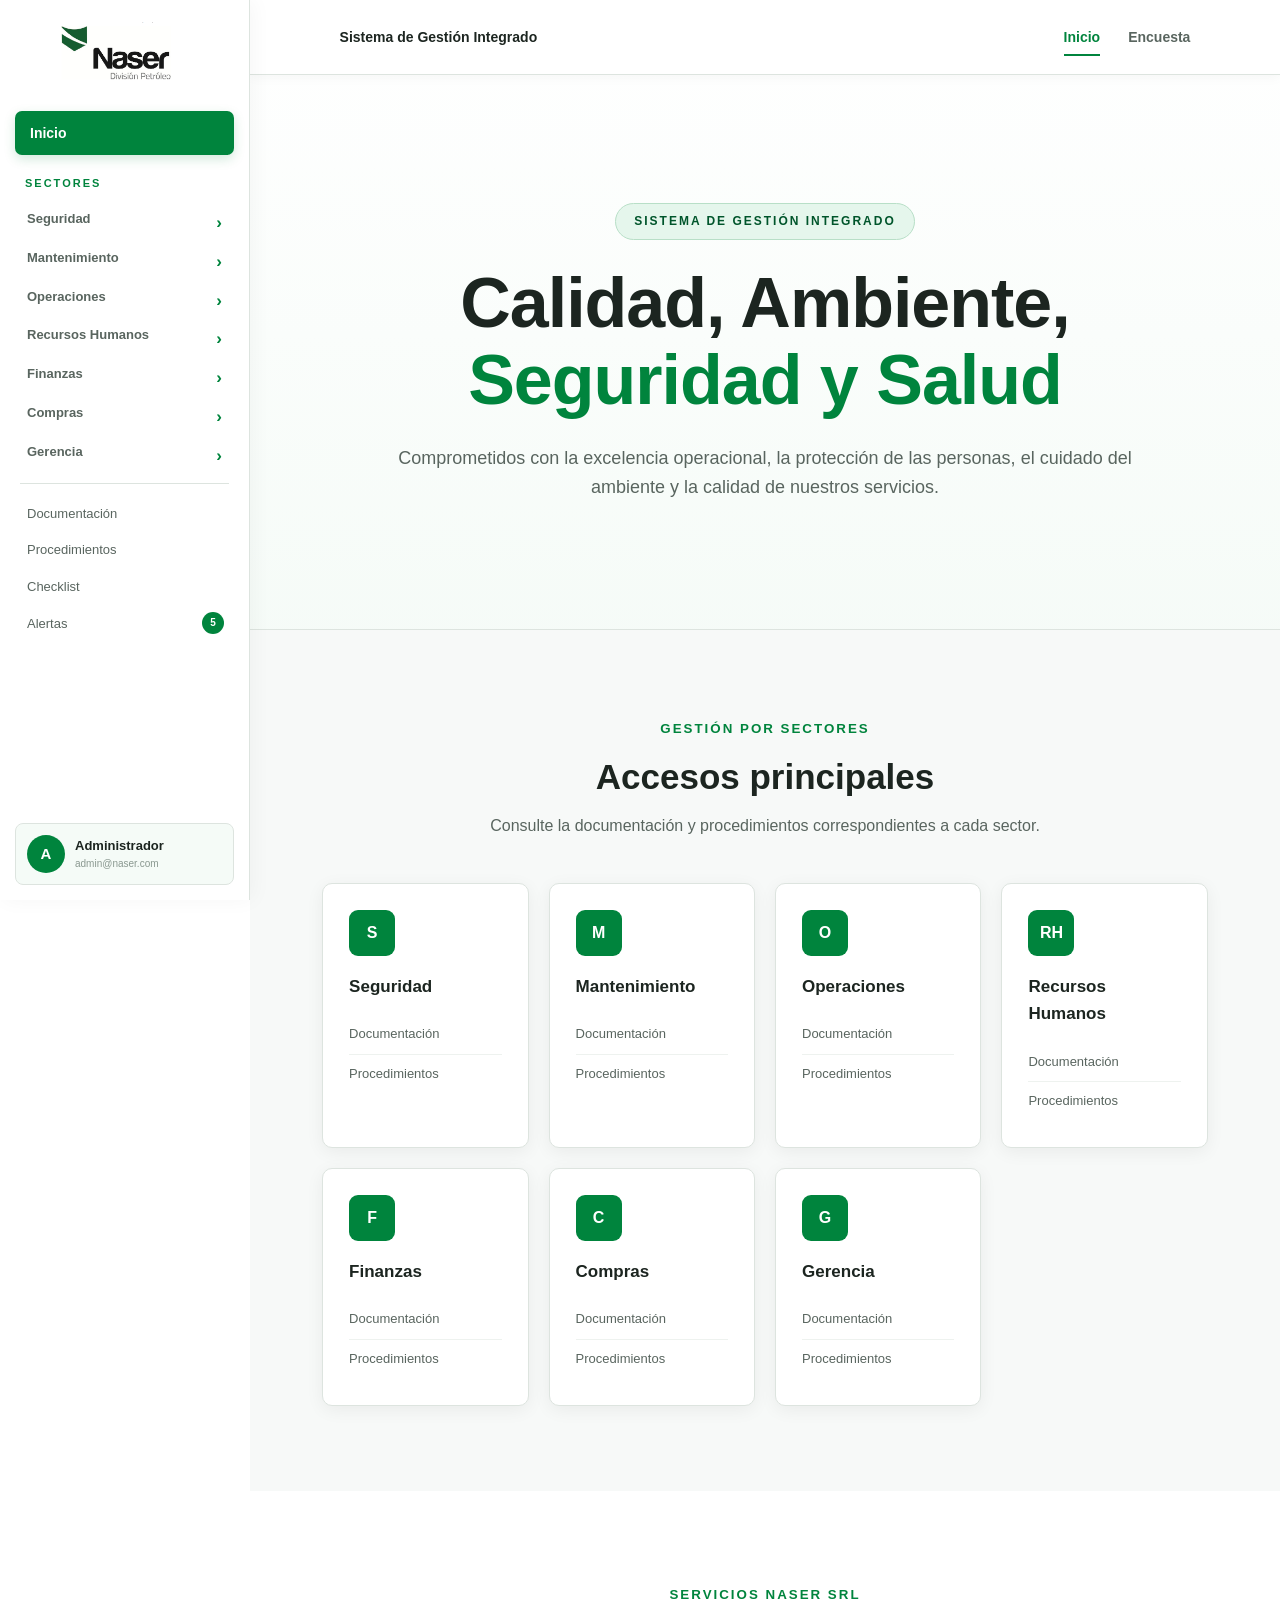
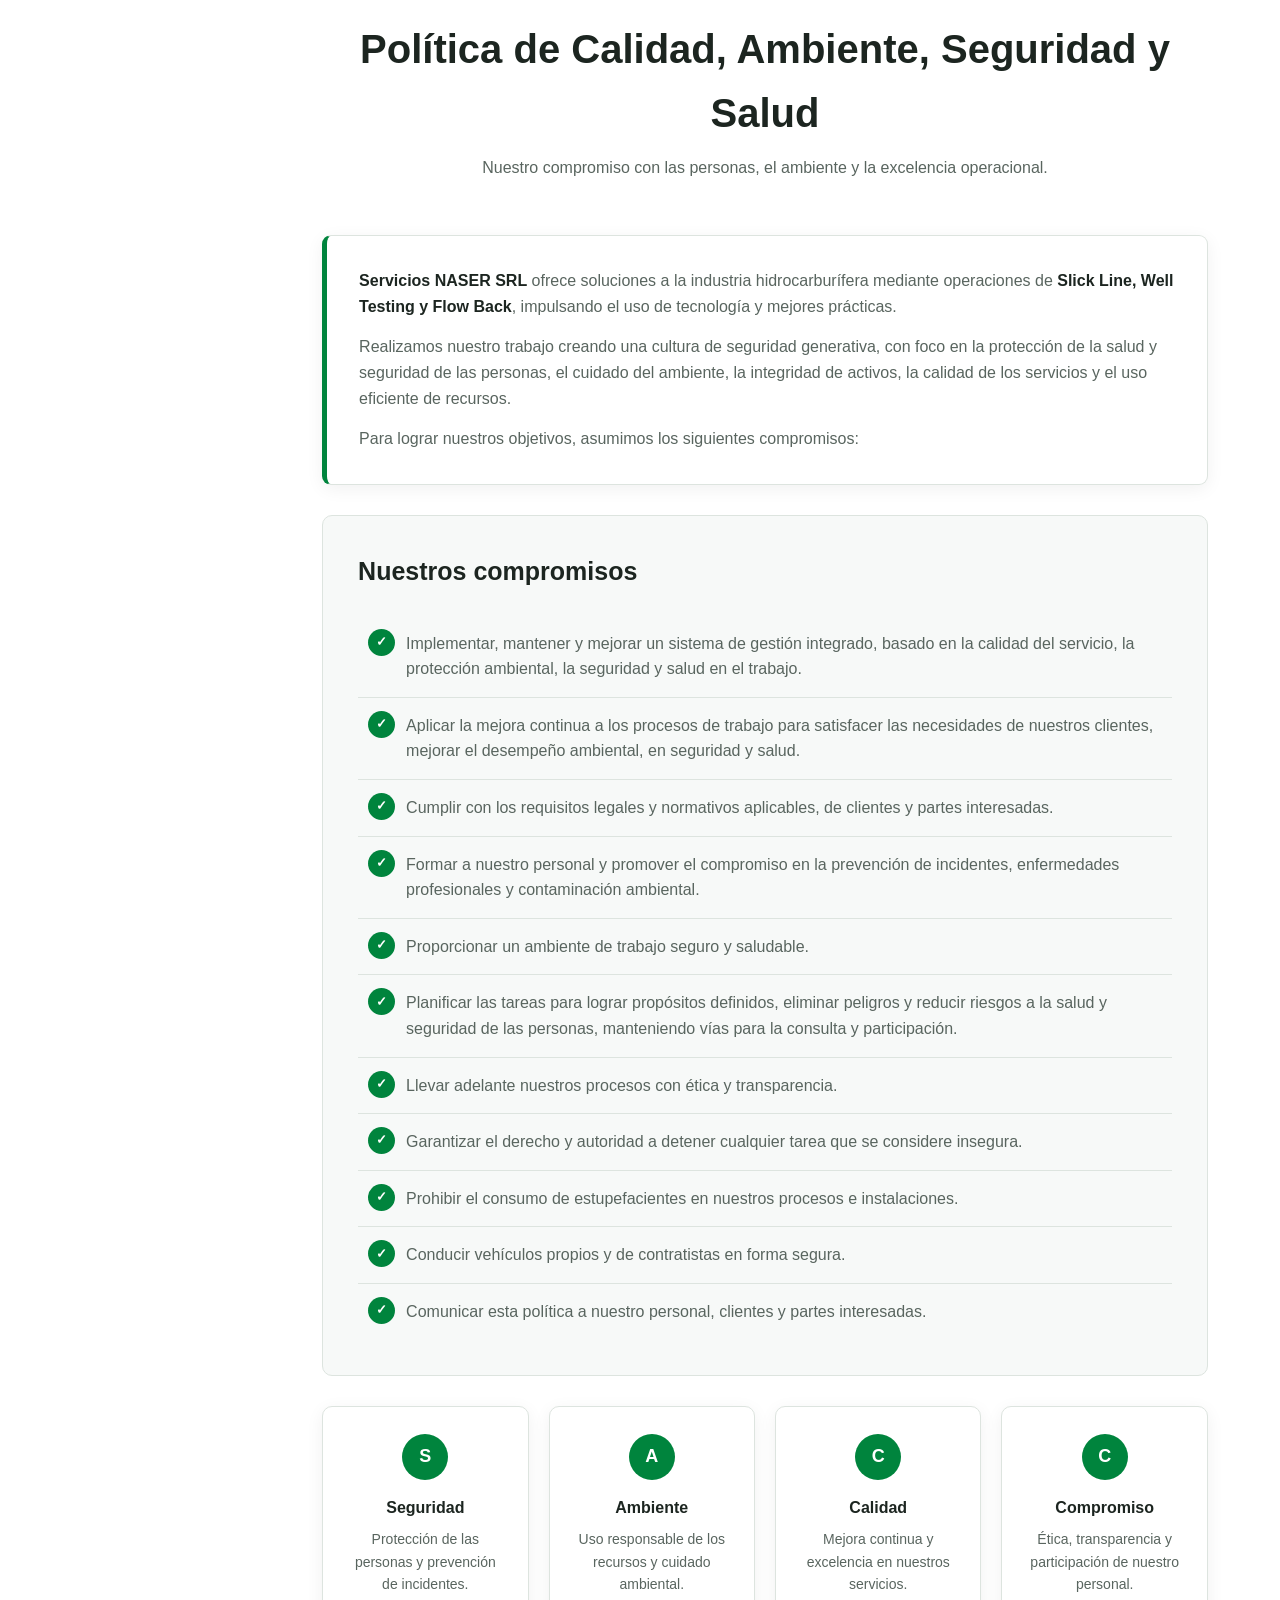
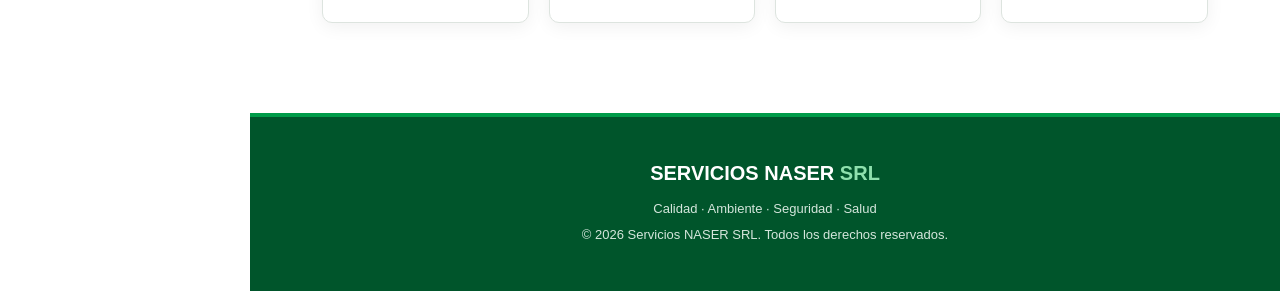
==== commit e3a8750f: "Lautaro cambios" ====
--- a/index.html
+++ b/index.html
@@ -21,7 +21,7 @@
         <!-- LOGO -->
 
         <div class="sidebar-logo">
-            <img src="img/logo naser.png" alt="logo">
+            <img src="img/logo naser.png" alt="Servicios NASER SRL">
         </div>
 
 
--- a/style.css
+++ b/style.css
@@ -1,5 +1,34 @@
 /* =========================================================
    NASER SRL
+   SISTEMA DE GESTIÓN INTEGRADO
+   ESTILO CORPORATIVO CLARO
+========================================================= */
+
+:root {
+    /* VERDES NASER */
+    --verde-oscuro: #00552b;
+    --verde-fuerte: #00843d;
+    --verde-principal: #009b49;
+    --verde-claro: #19a85a;
+    --verde-suave: #e5f6ec;
+    --verde-fondo: #f5fbf7;
+
+    /* NEUTROS */
+    --blanco: #ffffff;
+    --fondo: #f7f9f8;
+    --gris-claro: #eef2ef;
+    --gris-borde: #dde4df;
+    --gris: #8a9890;
+    --texto-secundario: #59655f;
+    --texto: #1c2520;
+
+    /* SOMBRAS */
+    --sombra-suave: 0 4px 18px rgba(0, 0, 0, 0.06);
+    --sombra-media: 0 8px 28px rgba(0, 0, 0, 0.09);
+}
+
+
+/* =========================================================
    CONFIGURACIÓN GENERAL
 ========================================================= */
 
@@ -15,8 +44,8 @@
 
 body {
     font-family: Arial, Helvetica, sans-serif;
-    background: #080d0a;
-    color: #f2f5f3;
+    background: var(--blanco);
+    color: var(--texto);
     line-height: 1.6;
 }
 
@@ -33,10 +62,13 @@
     width: 250px;
     height: 100vh;
 
-    padding: 15px;
-
-    background: #0d1410;
-    border-right: 1px solid #26352d;
+    padding: 18px 15px;
+
+    background: var(--blanco);
+
+    border-right: 1px solid var(--gris-borde);
+
+    box-shadow: 3px 0 20px rgba(0, 0, 0, 0.04);
 
     overflow: hidden;
 
@@ -49,18 +81,21 @@
 ========================================================= */
 
 .sidebar-logo {
-    height: 65px;
+    height: 75px;
 
     display: flex;
     align-items: center;
     justify-content: center;
 
-    margin-bottom: 10px;
+    margin-bottom: 18px;
+
+    background: var(--blanco);
 }
 
 .sidebar-logo img {
-    max-width: 180px;
-    max-height: 60px;
+    max-width: 185px;
+    max-height: 68px;
+
     object-fit: contain;
 }
 
@@ -72,24 +107,29 @@
 .sidebar-home {
     display: block;
 
-    padding: 10px 15px;
-    margin-bottom: 17px;
-
-    background: #245d3b;
-    color: #ffffff;
+    padding: 11px 15px;
+    margin-bottom: 20px;
+
+    background: var(--verde-fuerte);
+
+    color: var(--blanco);
 
     text-decoration: none;
 
-    border-radius: 6px;
+    border-radius: 7px;
 
     font-size: 14px;
     font-weight: 600;
 
-    transition: 0.3s;
+    box-shadow: 0 4px 12px rgba(0, 132, 61, 0.18);
+
+    transition: 0.25s;
 }
 
 .sidebar-home:hover {
-    background: #398f5d;
+    background: var(--verde-oscuro);
+
+    transform: translateY(-1px);
 }
 
 
@@ -98,9 +138,9 @@
 ========================================================= */
 
 .sidebar-title {
-    padding: 0 10px 6px;
-
-    color: #70b879;
+    padding: 0 10px 8px;
+
+    color: var(--verde-fuerte);
 
     font-size: 11px;
     font-weight: bold;
@@ -112,11 +152,11 @@
 
 
 /* =========================================================
-   SECTORES
+   SECTORES SIDEBAR
 ========================================================= */
 
 .sidebar details {
-    margin-bottom: 1px;
+    margin-bottom: 2px;
 }
 
 .sidebar summary {
@@ -126,125 +166,130 @@
 
     padding: 8px 12px;
 
-    color: #d1d7d3;
+    color: var(--texto-secundario);
+
+    font-size: 13px;
+    font-weight: 600;
+
+    border-radius: 6px;
+
+    transition: 0.25s;
+}
+
+.sidebar summary::-webkit-details-marker {
+    display: none;
+}
+
+
+/* FLECHA */
+
+.sidebar summary::after {
+    content: "›";
+
+    float: right;
+
+    color: var(--verde-fuerte);
+
+    font-size: 17px;
+    font-weight: bold;
+}
+
+.sidebar details[open] summary::after {
+    content: "⌄";
+}
+
+
+/* HOVER */
+
+.sidebar summary:hover {
+    background: var(--verde-suave);
+
+    color: var(--verde-oscuro);
+}
+
+.sidebar details[open] summary {
+    background: var(--verde-suave);
+
+    color: var(--verde-oscuro);
+}
+
+
+/* =========================================================
+   SUBMENÚ
+========================================================= */
+
+.sidebar details a {
+    display: block;
+
+    padding: 6px 15px 6px 28px;
+
+    margin-left: 12px;
+
+    color: var(--texto-secundario);
+
+    text-decoration: none;
+
+    border-left: 2px solid var(--gris-borde);
+
+    font-size: 11px;
+
+    transition: 0.25s;
+}
+
+.sidebar details a:hover {
+    color: var(--verde-fuerte);
+
+    border-left-color: var(--verde-fuerte);
+
+    background: var(--verde-fondo);
+}
+
+
+/* =========================================================
+   DIVISOR
+========================================================= */
+
+.sidebar-divider {
+    height: 1px;
+
+    margin: 12px 5px;
+
+    background: var(--gris-borde);
+}
+
+
+/* =========================================================
+   ENLACES GENERALES
+========================================================= */
+
+.sidebar-link {
+    display: block;
+
+    position: relative;
+
+    padding: 8px 12px;
+
+    color: var(--texto-secundario);
+
+    text-decoration: none;
+
+    border-radius: 6px;
 
     font-size: 13px;
     font-weight: 500;
 
-    border-radius: 5px;
-
-    transition: 0.3s;
-}
-
-.sidebar summary::-webkit-details-marker {
-    display: none;
-}
-
-
-/* FLECHA */
-
-.sidebar summary::after {
-    content: "›";
-
-    float: right;
-
-    color: #70b879;
-
-    font-size: 17px;
-}
-
-.sidebar details[open] summary::after {
-    content: "⌄";
-}
-
-
-/* HOVER */
-
-.sidebar summary:hover {
-    background: #131a16;
-    color: #70b879;
-}
-
-.sidebar details[open] summary {
-    background: #131a16;
-    color: #70b879;
-}
-
-
-/* =========================================================
-   SUBMENÚ DE CADA SECTOR
-========================================================= */
-
-.sidebar details a {
-    display: block;
-
-    padding: 6px 15px 6px 28px;
-    margin-left: 12px;
-
-    color: #9da8a1;
-
-    text-decoration: none;
-
-    border-left: 2px solid #26352d;
-
-    font-size: 11px;
-
-    transition: 0.3s;
-}
-
-.sidebar details a:hover {
-    color: #70b879;
-
-    border-left-color: #43a968;
-
-    background: #101712;
-}
-
-
-/* =========================================================
-   DIVISOR
-========================================================= */
-
-.sidebar-divider {
-    height: 1px;
-
-    margin: 10px 5px;
-
-    background: #26352d;
-}
-
-
-/* =========================================================
-   ENLACES GENERALES
-========================================================= */
-
-.sidebar-link {
-    display: block;
-
-    position: relative;
-
-    padding: 7px 12px;
-
-    color: #b9c3bd;
-
-    text-decoration: none;
-
-    border-radius: 5px;
-
-    font-size: 13px;
-
-    transition: 0.3s;
+    transition: 0.25s;
 }
 
 .sidebar-link:hover {
-    color: #70b879;
-
-    background: #131a16;
-}
-
-
-/* =========================================================
-   NÚMERO DE ALERTAS
+    color: var(--verde-fuerte);
+
+    background: var(--verde-suave);
+}
+
+
+/* =========================================================
+   ALERTAS
 ========================================================= */
 
 .sidebar-alertas span {
@@ -253,8 +298,8 @@
     right: 10px;
     top: 6px;
 
-    width: 21px;
-    height: 21px;
+    width: 22px;
+    height: 22px;
 
     display: flex;
     align-items: center;
@@ -262,9 +307,9 @@
 
     border-radius: 50%;
 
-    background: #245d3b;
-
-    color: #70b879;
+    background: var(--verde-fuerte);
+
+    color: var(--blanco);
 
     font-size: 10px;
     font-weight: bold;
@@ -289,11 +334,11 @@
 
     gap: 10px;
 
-    background: #131a16;
-
-    border: 1px solid #26352d;
-
-    border-radius: 7px;
+    background: var(--verde-fondo);
+
+    border: 1px solid var(--gris-borde);
+
+    border-radius: 8px;
 }
 
 .user-avatar {
@@ -306,9 +351,9 @@
     align-items: center;
     justify-content: center;
 
-    background: #245d3b;
-
-    color: #70b879;
+    background: var(--verde-fuerte);
+
+    color: var(--blanco);
 
     border-radius: 50%;
 
@@ -323,7 +368,7 @@
 .user-data strong {
     display: block;
 
-    color: #ffffff;
+    color: var(--texto);
 
     font-size: 13px;
 }
@@ -331,7 +376,7 @@
 .user-data small {
     display: block;
 
-    color: #9da8a1;
+    color: var(--gris);
 
     font-size: 10px;
 }
@@ -346,7 +391,7 @@
 
     min-height: 100vh;
 
-    background: #080d0a;
+    background: var(--blanco);
 }
 
 
@@ -371,42 +416,44 @@
     display: flex;
     align-items: center;
 
-    background: #0d1410;
-
-    border-bottom: 1px solid #26352d;
+    background: rgba(255, 255, 255, 0.97);
+
+    border-bottom: 1px solid var(--gris-borde);
+
+    box-shadow: 0 2px 12px rgba(0, 0, 0, 0.04);
 }
 
 .navbar-title {
-    color: #ffffff;
+    color: var(--texto);
+
+    font-size: 14px;
+    font-weight: 700;
+}
+
+.header-links {
+    margin-left: auto;
+
+    display: flex;
+    align-items: center;
+
+    gap: 28px;
+}
+
+.header-links a {
+    position: relative;
+
+    color: var(--texto-secundario);
+
+    text-decoration: none;
 
     font-size: 14px;
     font-weight: 600;
-}
-
-.header-links {
-    margin-left: auto;
-
-    display: flex;
-    align-items: center;
-
-    gap: 28px;
-}
-
-.header-links a {
-    position: relative;
-
-    color: #b9c3bd;
-
-    text-decoration: none;
-
-    font-size: 14px;
-    font-weight: 500;
-
-    transition: 0.3s;
+
+    transition: 0.25s;
 }
 
 .header-links a:hover {
-    color: #4caf72;
+    color: var(--verde-fuerte);
 }
 
 .header-links a::after {
@@ -420,9 +467,9 @@
     width: 0;
     height: 2px;
 
-    background: #43a968;
-
-    transition: 0.3s;
+    background: var(--verde-fuerte);
+
+    transition: 0.25s;
 }
 
 .header-links a:hover::after,
@@ -431,9 +478,9 @@
 }
 
 .header-links a.active {
-    color: #4caf72;
-
-    font-weight: 600;
+    color: var(--verde-fuerte);
+
+    font-weight: 700;
 }
 
 
@@ -442,7 +489,7 @@
 ========================================================= */
 
 .hero {
-    min-height: 72vh;
+    min-height: 70vh;
 
     padding: 155px 7% 80px;
 
@@ -454,14 +501,16 @@
 
     background:
         linear-gradient(
-            rgba(5, 10, 7, 0.86),
-            rgba(5, 10, 7, 0.94)
+            rgba(255, 255, 255, 0.80),
+            rgba(245, 251, 247, 0.94)
         ),
         url("img/portada-naser.jpg");
 
     background-size: cover;
     background-position: center;
     background-repeat: no-repeat;
+
+    border-bottom: 1px solid var(--gris-borde);
 }
 
 .hero-content {
@@ -474,13 +523,16 @@
     padding: 8px 18px;
     margin-bottom: 25px;
 
-    border: 1px solid #357b52;
+    background: var(--verde-suave);
+
+    border: 1px solid #b8dfc7;
 
     border-radius: 30px;
 
-    color: #55b879;
-
-    font-size: 13px;
+    color: var(--verde-oscuro);
+
+    font-size: 12px;
+    font-weight: bold;
 
     text-transform: uppercase;
 
@@ -490,13 +542,17 @@
 .hero h1 {
     margin-bottom: 25px;
 
+    color: var(--texto);
+
     font-size: clamp(38px, 6vw, 70px);
 
     line-height: 1.1;
+
+    letter-spacing: -1px;
 }
 
 .hero h1 span {
-    color: #43a968;
+    color: var(--verde-fuerte);
 }
 
 .hero p {
@@ -504,7 +560,7 @@
 
     margin: auto;
 
-    color: #b8c1bc;
+    color: var(--texto-secundario);
 
     font-size: 18px;
 }
@@ -515,9 +571,9 @@
 ========================================================= */
 
 .sector-section {
-    padding: 80px 7%;
-
-    background: #0b100d;
+    padding: 85px 7%;
+
+    background: var(--fondo);
 }
 
 .container {
@@ -533,7 +589,7 @@
 }
 
 .sector-title small {
-    color: #4caf72;
+    color: var(--verde-fuerte);
 
     text-transform: uppercase;
 
@@ -545,7 +601,7 @@
 .sector-title h2 {
     margin-top: 8px;
 
-    color: #ffffff;
+    color: var(--texto);
 
     font-size: 35px;
 }
@@ -553,7 +609,7 @@
 .sector-title p {
     margin-top: 8px;
 
-    color: #9da8a1;
+    color: var(--texto-secundario);
 }
 
 
@@ -570,38 +626,42 @@
 }
 
 .sector-card {
-    padding: 25px;
-
-    background: #131a16;
-
-    border: 1px solid #26362d;
-
-    border-radius: 8px;
-
-    transition: 0.3s;
+    padding: 26px;
+
+    background: var(--blanco);
+
+    border: 1px solid var(--gris-borde);
+
+    border-radius: 10px;
+
+    box-shadow: var(--sombra-suave);
+
+    transition: 0.25s;
 }
 
 .sector-card:hover {
     transform: translateY(-5px);
 
-    border-color: #398f5d;
+    border-color: var(--verde-fuerte);
+
+    box-shadow: var(--sombra-media);
 }
 
 .sector-letter {
-    width: 45px;
-    height: 45px;
-
-    margin-bottom: 15px;
+    width: 46px;
+    height: 46px;
+
+    margin-bottom: 17px;
 
     display: flex;
     align-items: center;
     justify-content: center;
 
-    background: #245d3b;
-
-    color: #70b879;
-
-    border-radius: 50%;
+    background: var(--verde-fuerte);
+
+    color: var(--blanco);
+
+    border-radius: 9px;
 
     font-weight: bold;
 }
@@ -609,7 +669,7 @@
 .sector-card h3 {
     margin-bottom: 15px;
 
-    color: #ffffff;
+    color: var(--texto);
 
     font-size: 17px;
 }
@@ -619,15 +679,15 @@
 
     padding: 9px 0;
 
-    color: #9da8a1;
+    color: var(--texto-secundario);
 
     text-decoration: none;
 
-    border-bottom: 1px solid #26322c;
+    border-bottom: 1px solid var(--gris-claro);
 
     font-size: 13px;
 
-    transition: 0.3s;
+    transition: 0.25s;
 }
 
 .sector-card a:last-child {
@@ -635,7 +695,9 @@
 }
 
 .sector-card a:hover {
-    color: #70b879;
+    color: var(--verde-fuerte);
+
+    padding-left: 4px;
 }
 
 
@@ -646,7 +708,7 @@
 .policy-section {
     padding: 90px 7%;
 
-    background: #0d1210;
+    background: var(--blanco);
 }
 
 .section-title {
@@ -656,7 +718,7 @@
 }
 
 .section-title small {
-    color: #4caf72;
+    color: var(--verde-fuerte);
 
     text-transform: uppercase;
 
@@ -668,13 +730,15 @@
 .section-title h2 {
     margin-top: 10px;
 
+    color: var(--texto);
+
     font-size: 40px;
 }
 
 .section-title p {
     margin-top: 10px;
 
-    color: #9da8a1;
+    color: var(--texto-secundario);
 }
 
 
@@ -685,21 +749,27 @@
 .intro {
     margin-bottom: 30px;
 
-    padding: 30px;
-
-    background: #131a16;
-
-    border: 1px solid #26362d;
-
-    border-left: 4px solid #429b64;
-
-    border-radius: 8px;
+    padding: 32px;
+
+    background: var(--blanco);
+
+    border: 1px solid var(--gris-borde);
+
+    border-left: 5px solid var(--verde-fuerte);
+
+    border-radius: 9px;
+
+    box-shadow: var(--sombra-suave);
 }
 
 .intro p {
     margin-bottom: 15px;
 
-    color: #d1d7d3;
+    color: var(--texto-secundario);
+}
+
+.intro p strong {
+    color: var(--texto);
 }
 
 .intro p:last-child {
@@ -714,17 +784,17 @@
 .commitments {
     padding: 35px;
 
-    background: #131a16;
-
-    border: 1px solid #26362d;
-
-    border-radius: 8px;
+    background: var(--fondo);
+
+    border: 1px solid var(--gris-borde);
+
+    border-radius: 10px;
 }
 
 .commitments h3 {
     margin-bottom: 25px;
 
-    color: #ffffff;
+    color: var(--texto);
 
     font-size: 25px;
 }
@@ -736,11 +806,11 @@
 .commitments li {
     position: relative;
 
-    padding: 15px 15px 15px 45px;
-
-    border-bottom: 1px solid #26322c;
-
-    color: #cbd2ce;
+    padding: 15px 15px 15px 48px;
+
+    border-bottom: 1px solid var(--gris-borde);
+
+    color: var(--texto-secundario);
 }
 
 .commitments li:last-child {
@@ -753,10 +823,10 @@
     position: absolute;
 
     left: 10px;
-    top: 14px;
-
-    width: 25px;
-    height: 25px;
+    top: 13px;
+
+    width: 27px;
+    height: 27px;
 
     display: flex;
     align-items: center;
@@ -764,10 +834,11 @@
 
     border-radius: 50%;
 
-    background: #245d3b;
-
-    color: #65c88a;
-
+    background: var(--verde-fuerte);
+
+    color: var(--blanco);
+
+    font-size: 13px;
     font-weight: bold;
 }
 
@@ -787,28 +858,32 @@
 }
 
 .value-card {
-    padding: 25px;
+    padding: 27px;
 
     text-align: center;
 
-    background: #131a16;
-
-    border: 1px solid #26362d;
-
-    border-radius: 8px;
-
-    transition: 0.3s;
+    background: var(--blanco);
+
+    border: 1px solid var(--gris-borde);
+
+    border-radius: 10px;
+
+    box-shadow: var(--sombra-suave);
+
+    transition: 0.25s;
 }
 
 .value-card:hover {
     transform: translateY(-5px);
 
-    border-color: #398f5d;
+    border-color: var(--verde-fuerte);
+
+    box-shadow: var(--sombra-media);
 }
 
 .value-icon {
-    width: 45px;
-    height: 45px;
+    width: 46px;
+    height: 46px;
 
     margin: 0 auto 15px;
 
@@ -816,9 +891,9 @@
     align-items: center;
     justify-content: center;
 
-    background: #245d3b;
-
-    color: #70b879;
+    background: var(--verde-fuerte);
+
+    color: var(--blanco);
 
     border-radius: 50%;
 
@@ -829,11 +904,11 @@
 .value-card h4 {
     margin-bottom: 8px;
 
-    color: #ffffff;
+    color: var(--texto);
 }
 
 .value-card p {
-    color: #9da8a1;
+    color: var(--texto-secundario);
 
     font-size: 14px;
 }
@@ -844,19 +919,19 @@
 ========================================================= */
 
 footer {
-    padding: 35px 7%;
+    padding: 40px 7%;
 
     text-align: center;
 
-    background: #080b09;
-
-    border-top: 1px solid #202b25;
+    background: var(--verde-oscuro);
+
+    border-top: 4px solid var(--verde-principal);
 }
 
 .footer-logo {
     margin-bottom: 10px;
 
-    color: #43a968;
+    color: var(--blanco);
 
     font-size: 20px;
 
@@ -864,13 +939,13 @@
 }
 
 .footer-logo span {
-    color: #ffffff;
+    color: #8ee0ad;
 }
 
 footer p {
     margin-bottom: 5px;
 
-    color: #737d77;
+    color: #d4e6dc;
 
     font-size: 13px;
 }
@@ -907,7 +982,9 @@
         overflow: visible;
 
         border-right: none;
-        border-bottom: 1px solid #26352d;
+        border-bottom: 1px solid var(--gris-borde);
+
+        box-shadow: none;
     }
 
     .sidebar-user {
@@ -943,10 +1020,18 @@
         display: none;
     }
 
+    .header-links {
+        margin-left: auto;
+    }
+
     .hero {
         min-height: 65vh;
 
         padding: 60px 5%;
+    }
+
+    .hero h1 {
+        font-size: 38px;
     }
 
     .hero p {
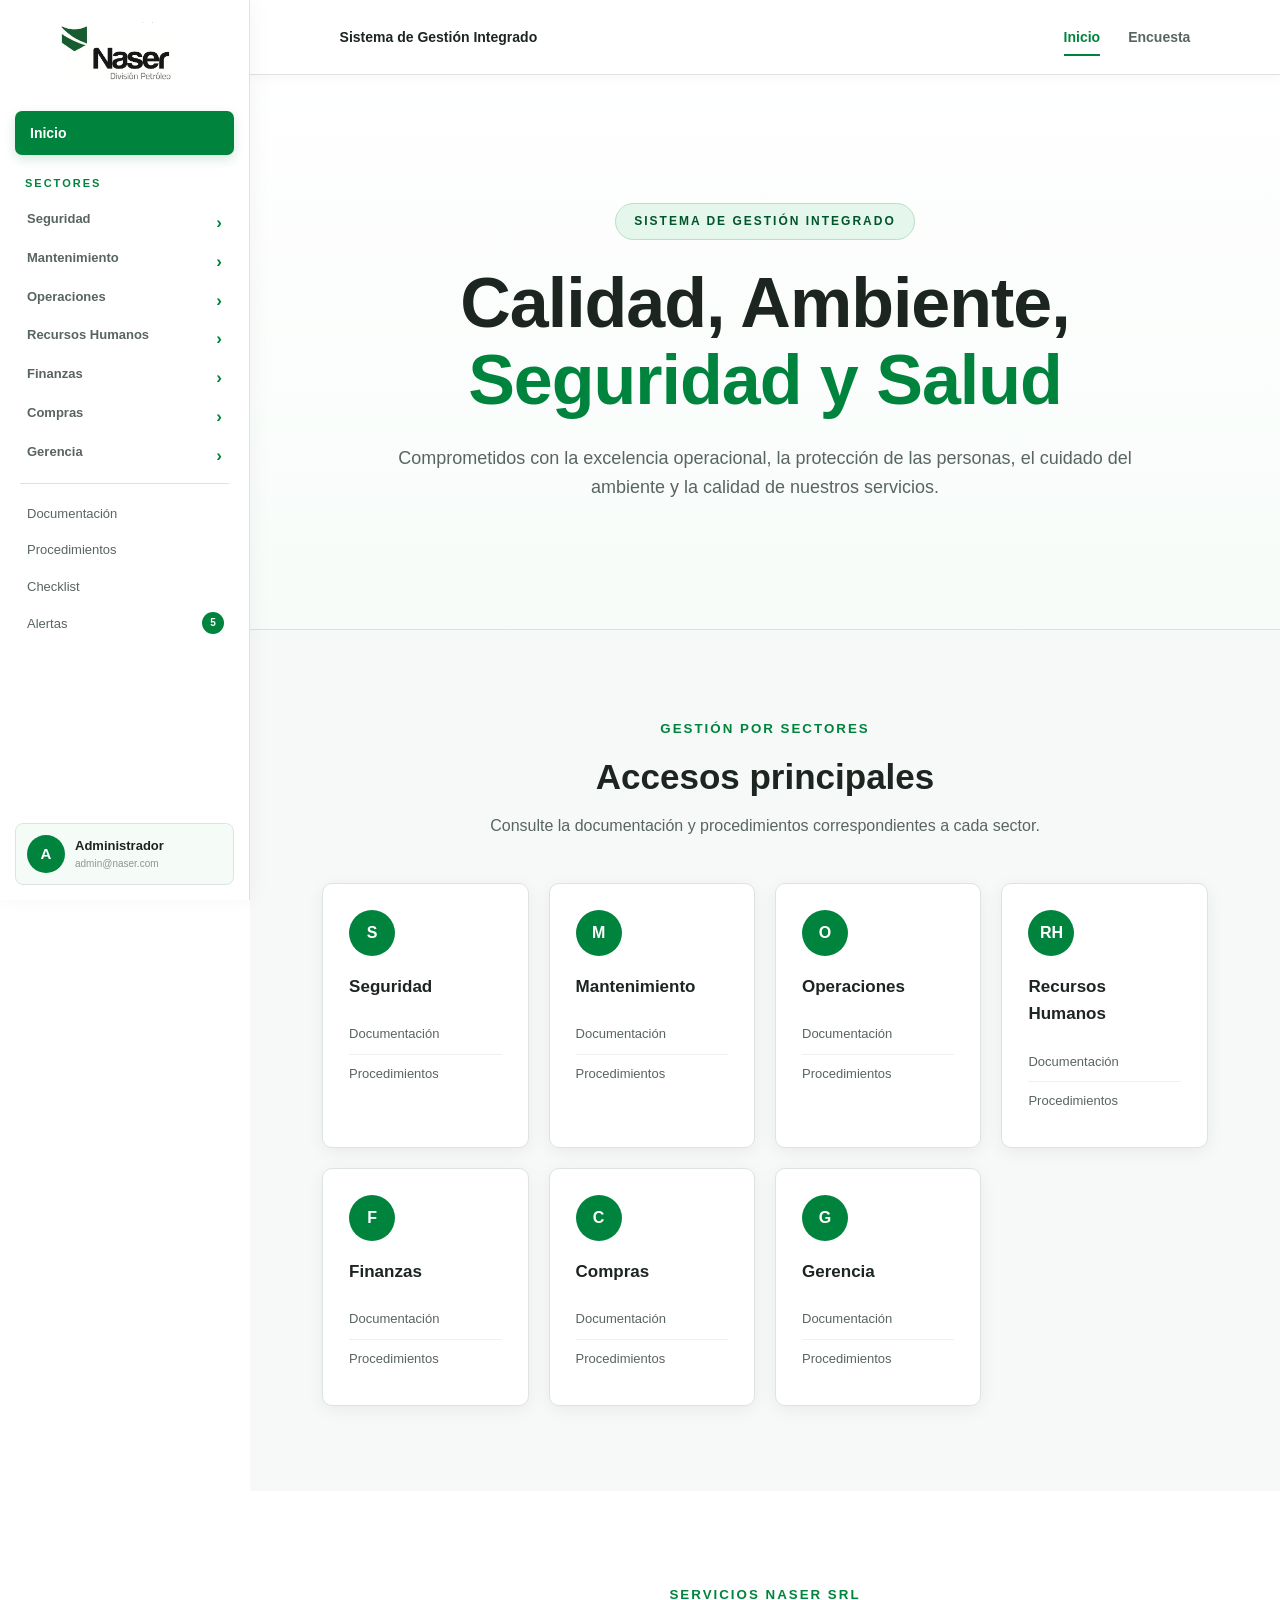
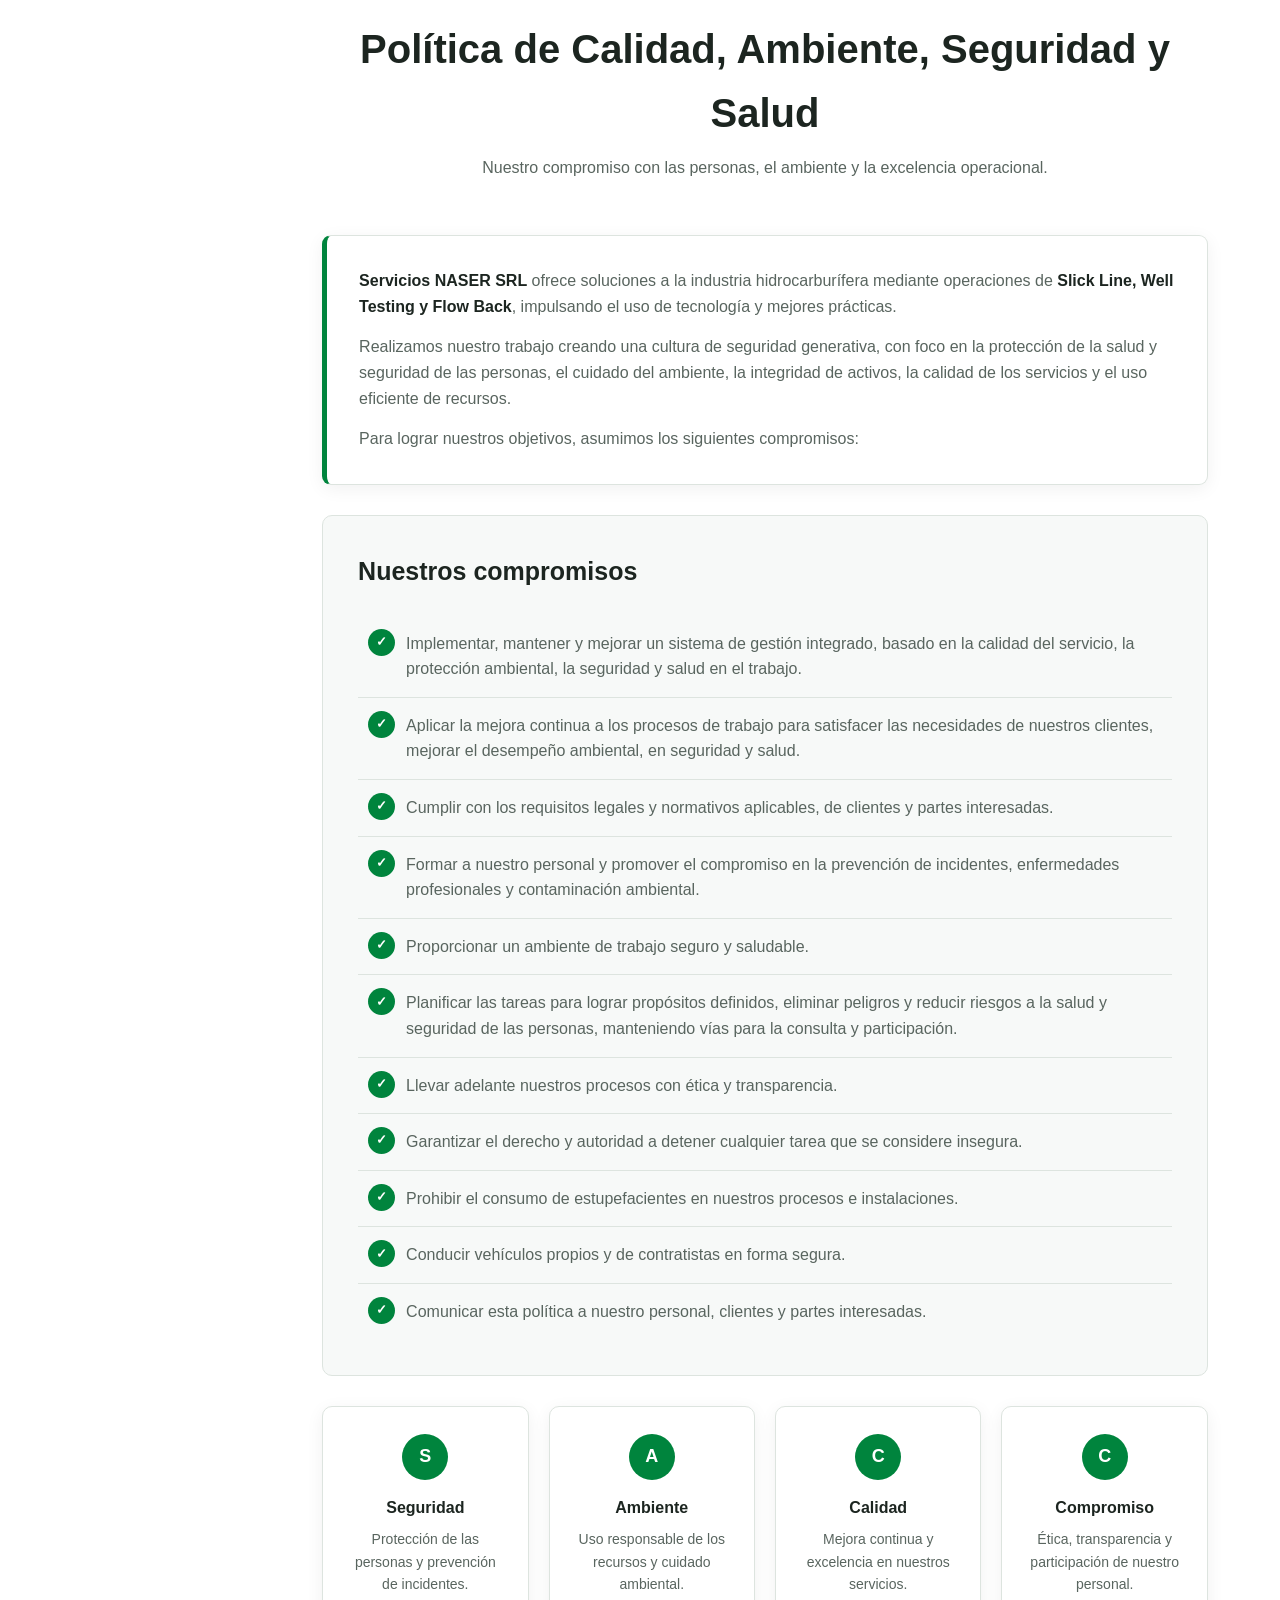
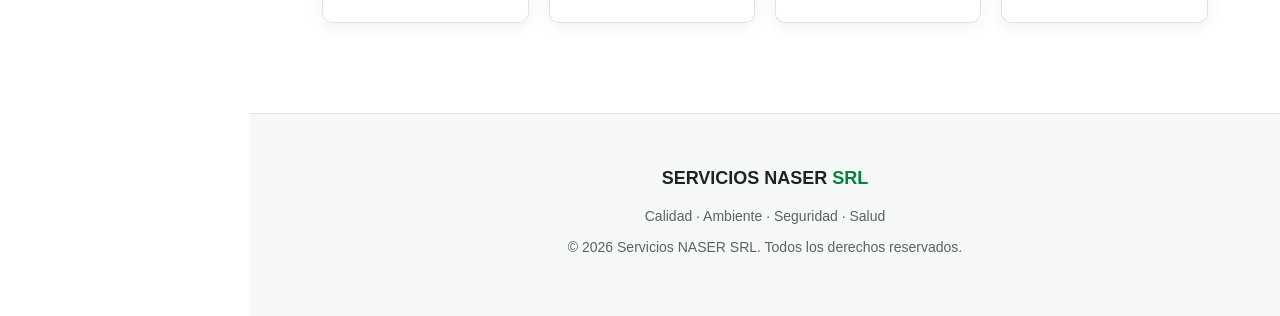
==== commit d7f3419e: "Gonza cambia cosas" ====
--- a/index.html
+++ b/index.html
@@ -5,7 +5,7 @@
     <meta charset="UTF-8">
     <meta name="viewport" content="width=device-width, initial-scale=1.0">
 
-    <title>Política de Calidad, Ambiente, Seguridad y Salud | Servicios NASER SRL</title>
+    <title>Política de Calidad Ambiente Seguridad y Salud | Servicios NASER SRL</title>
 
     <link rel="stylesheet" href="style.css">
 </head>
--- a/style.css
+++ b/style.css
@@ -1,11 +1,10 @@
 /* =========================================================
    NASER SRL
    SISTEMA DE GESTIÓN INTEGRADO
-   ESTILO CORPORATIVO CLARO
+   ESTILO CORPORATIVO
 ========================================================= */
 
 :root {
-    /* VERDES NASER */
     --verde-oscuro: #00552b;
     --verde-fuerte: #00843d;
     --verde-principal: #009b49;
@@ -13,7 +12,6 @@
     --verde-suave: #e5f6ec;
     --verde-fondo: #f5fbf7;
 
-    /* NEUTROS */
     --blanco: #ffffff;
     --fondo: #f7f9f8;
     --gris-claro: #eef2ef;
@@ -22,7 +20,6 @@
     --texto-secundario: #59655f;
     --texto: #1c2520;
 
-    /* SOMBRAS */
     --sombra-suave: 0 4px 18px rgba(0, 0, 0, 0.06);
     --sombra-media: 0 8px 28px rgba(0, 0, 0, 0.09);
 }
@@ -181,7 +178,7 @@
 }
 
 
-/* FLECHA */
+/* Flecha */
 
 .sidebar summary::after {
     content: "›";
@@ -199,7 +196,7 @@
 }
 
 
-/* HOVER */
+/* Hover */
 
 .sidebar summary:hover {
     background: var(--verde-suave);
@@ -501,17 +498,24 @@
 
     background:
         linear-gradient(
-            rgba(255, 255, 255, 0.80),
-            rgba(245, 251, 247, 0.94)
+            rgba(255, 255, 255, 0.55),
+            rgba(245, 251, 247, 0.78)
         ),
-        url("img/portada-naser.jpg");
+        url("img/imagenempresa.jpeg");
 
     background-size: cover;
+
     background-position: center;
+
     background-repeat: no-repeat;
 
     border-bottom: 1px solid var(--gris-borde);
 }
+
+
+/* =========================================================
+   CONTENIDO DEL HERO
+========================================================= */
 
 .hero-content {
     max-width: 950px;
@@ -521,6 +525,7 @@
     display: inline-block;
 
     padding: 8px 18px;
+
     margin-bottom: 25px;
 
     background: var(--verde-suave);
@@ -661,7 +666,7 @@
 
     color: var(--blanco);
 
-    border-radius: 9px;
+    border-radius: 99px;
 
     font-weight: bold;
 }
@@ -919,147 +924,32 @@
 ========================================================= */
 
 footer {
-    padding: 40px 7%;
+    padding: 50px 7%;
 
     text-align: center;
 
-    background: var(--verde-oscuro);
-
-    border-top: 4px solid var(--verde-principal);
+    background: var(--fondo);
+
+    border-top: 1px solid var(--gris-borde);
+
+    color: var(--texto-secundario);
+
+    font-size: 14px;
 }
 
 .footer-logo {
-    margin-bottom: 10px;
-
-    color: var(--blanco);
-
-    font-size: 20px;
-
-    font-weight: bold;
+    margin-bottom: 12px;
+
+    color: var(--texto);
+
+    font-weight: bold;
+    font-size: 18px;
 }
 
 .footer-logo span {
-    color: #8ee0ad;
+    color: var(--verde-fuerte);
 }
 
 footer p {
-    margin-bottom: 5px;
-
-    color: #d4e6dc;
-
-    font-size: 13px;
-}
-
-
-/* =========================================================
-   TABLET
-========================================================= */
-
-@media (max-width: 1100px) {
-
-    .sector-grid {
-        grid-template-columns: repeat(2, 1fr);
-    }
-
-    .values {
-        grid-template-columns: repeat(2, 1fr);
-    }
-}
-
-
-/* =========================================================
-   CELULAR
-========================================================= */
-
-@media (max-width: 700px) {
-
-    .sidebar {
-        position: relative;
-
-        width: 100%;
-        height: auto;
-
-        overflow: visible;
-
-        border-right: none;
-        border-bottom: 1px solid var(--gris-borde);
-
-        box-shadow: none;
-    }
-
-    .sidebar-user {
-        position: relative;
-
-        left: auto;
-        right: auto;
-        bottom: auto;
-
-        margin-top: 20px;
-    }
-
-    .sidebar-logo {
-        justify-content: center;
-    }
-
-    .main-content {
-        margin-left: 0;
-    }
-
-    .navbar {
-        width: 100%;
-
-        position: relative;
-
-        height: auto;
-        min-height: 70px;
-
-        padding: 15px 5%;
-    }
-
-    .navbar-title {
-        display: none;
-    }
-
-    .header-links {
-        margin-left: auto;
-    }
-
-    .hero {
-        min-height: 65vh;
-
-        padding: 60px 5%;
-    }
-
-    .hero h1 {
-        font-size: 38px;
-    }
-
-    .hero p {
-        font-size: 15px;
-    }
-
-    .sector-section {
-        padding: 60px 5%;
-    }
-
-    .sector-grid {
-        grid-template-columns: 1fr;
-    }
-
-    .policy-section {
-        padding: 60px 5%;
-    }
-
-    .section-title h2 {
-        font-size: 30px;
-    }
-
-    .intro,
-    .commitments {
-        padding: 22px;
-    }
-
-    .values {
-        grid-template-columns: 1fr;
-    }
+    margin-bottom: 8px;
 }
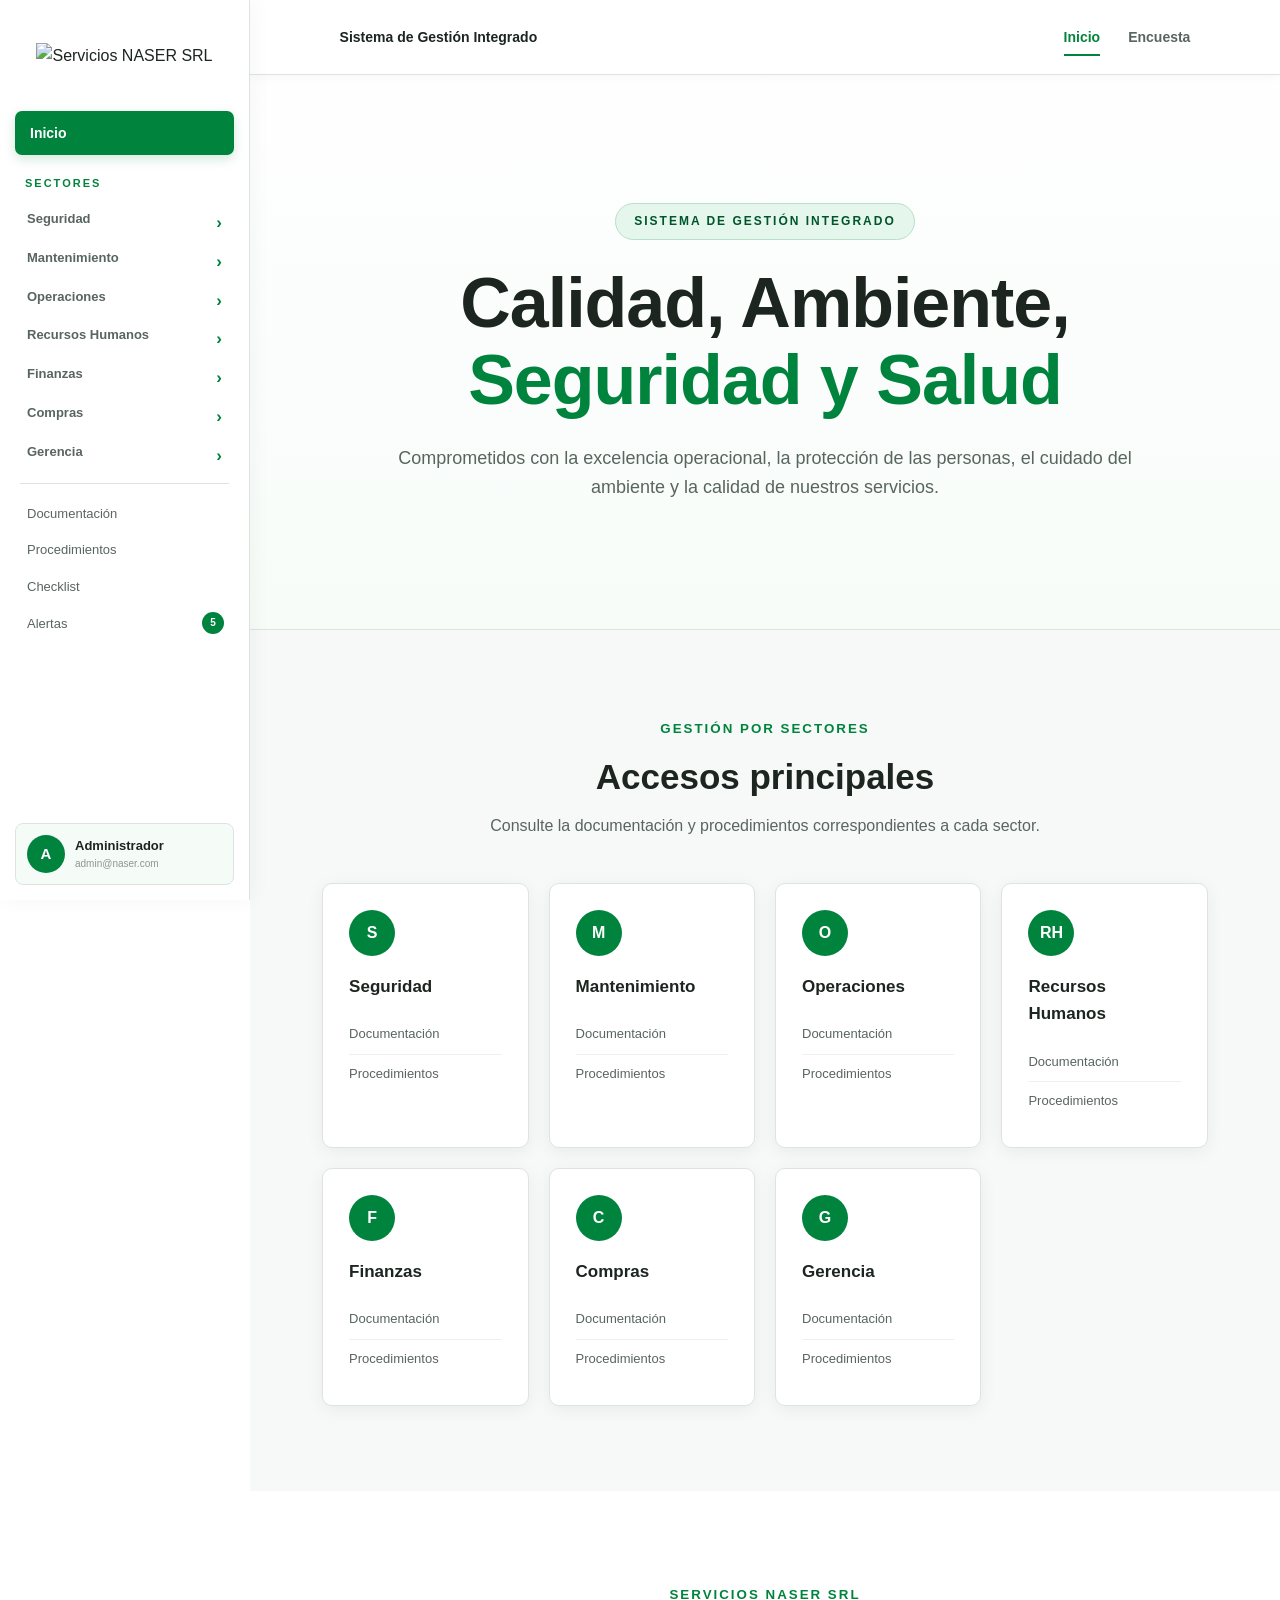
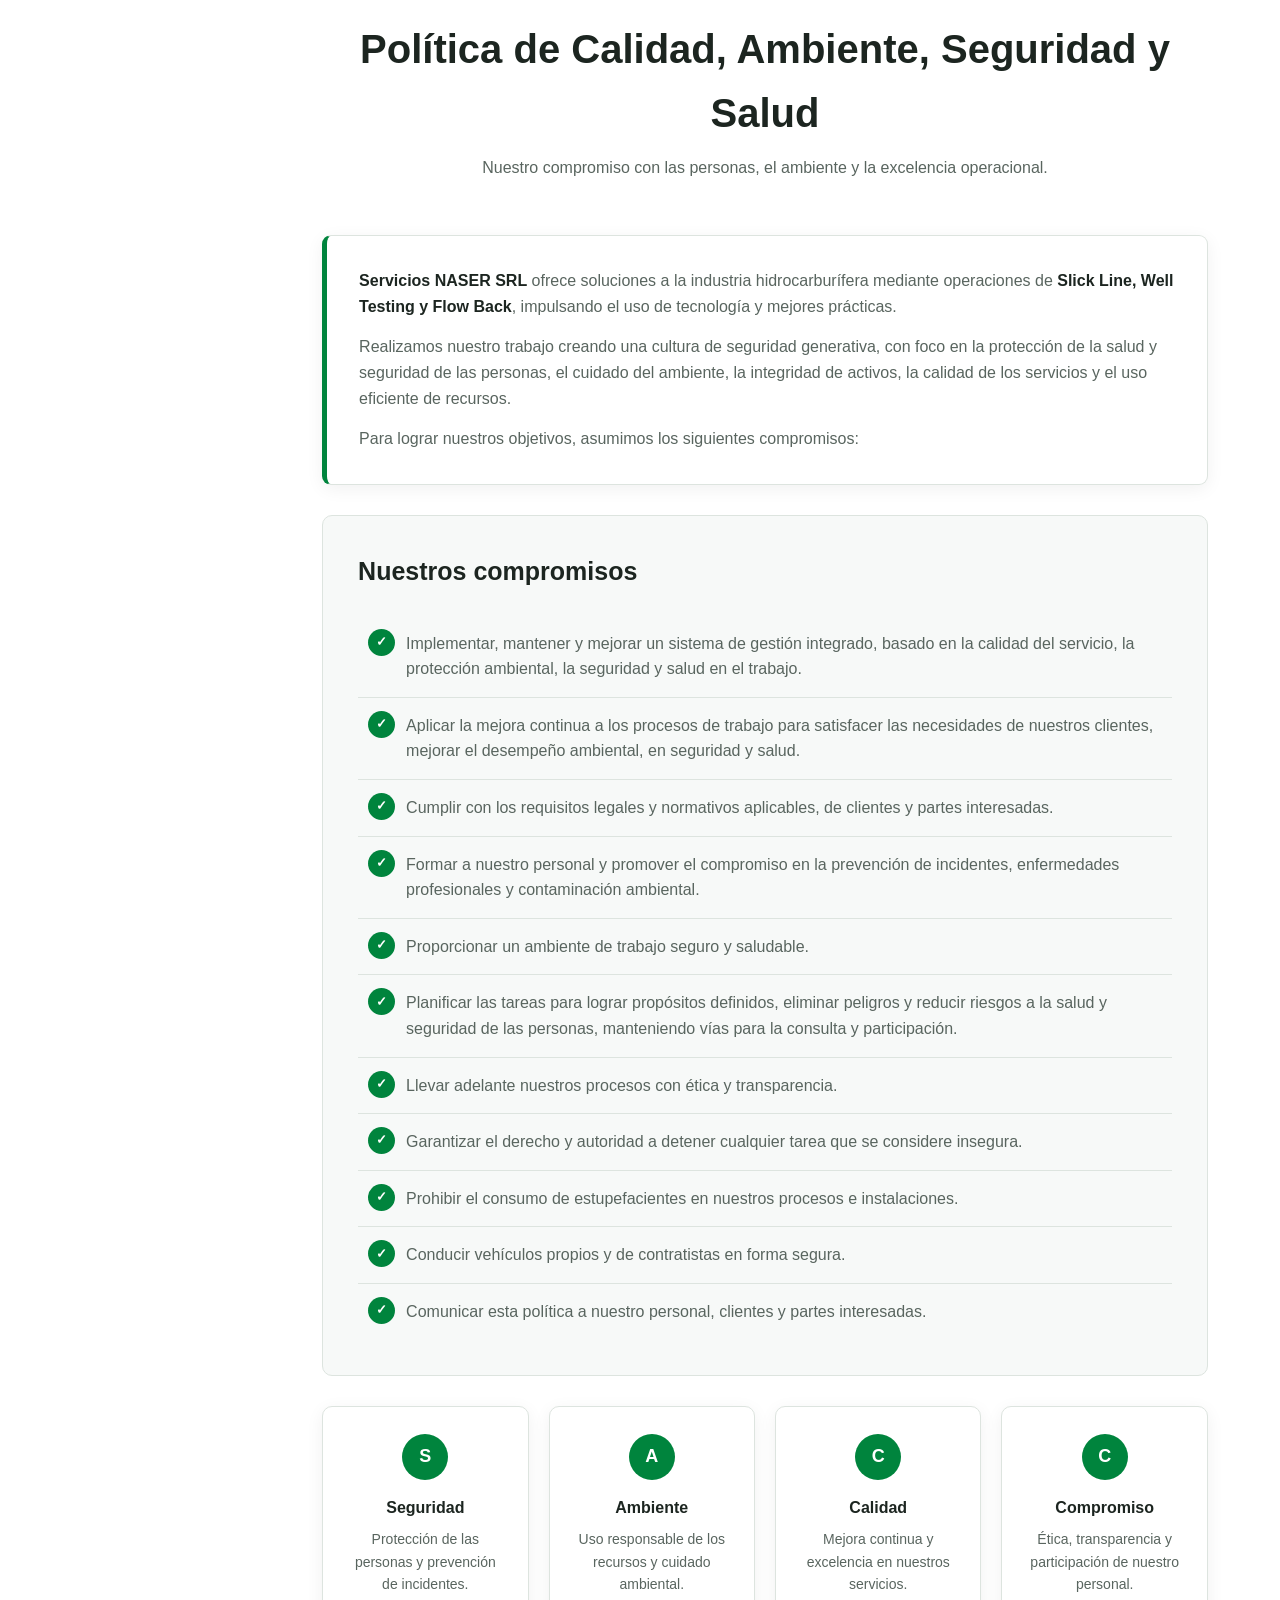
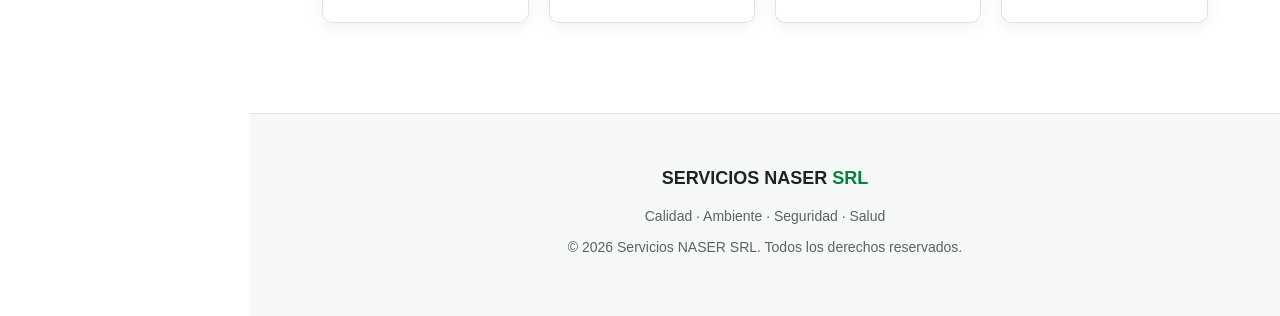
==== commit ccb92959: "Cambios php" ====
--- a/index.html
+++ b/index.html
@@ -5,7 +5,7 @@
     <meta charset="UTF-8">
     <meta name="viewport" content="width=device-width, initial-scale=1.0">
 
-    <title>Política de Calidad Ambiente Seguridad y Salud | Servicios NASER SRL</title>
+    <title>Política de Calidad, Ambiente, Seguridad y Salud | Servicios NASER SRL</title>
 
     <link rel="stylesheet" href="style.css">
 </head>
--- a/style.css
+++ b/style.css
@@ -952,4 +952,562 @@
 
 footer p {
     margin-bottom: 8px;
-}+}
+/* =========================================================
+   ESTILOS PHP / LOGIN / ADMINISTRACION
+   Se agregan al final para reutilizar la identidad NASER
+========================================================= */
+
+/* CONTENEDORES GENERALES */
+.php-page,
+.admin-page,
+.login-page {
+    min-height: 100vh;
+    background: var(--fondo);
+    color: var(--texto);
+}
+
+.php-container,
+.admin-container {
+    width: min(1180px, calc(100% - 40px));
+    margin: 0 auto;
+    padding: 105px 0 60px;
+}
+
+/* =========================================================
+   LOGIN
+========================================================= */
+
+.login-page {
+    display: flex;
+    align-items: center;
+    justify-content: center;
+    padding: 30px;
+    background:
+        linear-gradient(rgba(255,255,255,.88), rgba(245,251,247,.94)),
+        url("img/imagenempresa.jpeg");
+    background-size: cover;
+    background-position: center;
+}
+
+.login-container {
+    width: 100%;
+    max-width: 430px;
+}
+
+.login-card {
+    background: var(--blanco);
+    border: 1px solid var(--gris-borde);
+    border-radius: 16px;
+    box-shadow: var(--sombra-media);
+    padding: 34px;
+}
+
+.login-logo {
+    display: flex;
+    justify-content: center;
+    margin-bottom: 24px;
+}
+
+.login-logo img {
+    max-width: 190px;
+    max-height: 80px;
+    object-fit: contain;
+}
+
+.login-card h1,
+.login-card h2 {
+    text-align: center;
+    color: var(--texto);
+    margin-bottom: 8px;
+}
+
+.login-subtitle {
+    text-align: center;
+    color: var(--texto-secundario);
+    font-size: 14px;
+    margin-bottom: 26px;
+}
+
+/* =========================================================
+   FORMULARIOS
+========================================================= */
+
+.form-group {
+    margin-bottom: 18px;
+}
+
+.form-group label {
+    display: block;
+    margin-bottom: 7px;
+    color: var(--texto);
+    font-size: 13px;
+    font-weight: 700;
+}
+
+.form-control,
+input[type="text"],
+input[type="email"],
+input[type="password"],
+input[type="number"],
+input[type="file"],
+select,
+textarea {
+    width: 100%;
+    padding: 11px 13px;
+    border: 1px solid var(--gris-borde);
+    border-radius: 8px;
+    background: var(--blanco);
+    color: var(--texto);
+    font-family: inherit;
+    font-size: 14px;
+    outline: none;
+    transition: .2s;
+}
+
+textarea {
+    min-height: 120px;
+    resize: vertical;
+}
+
+.form-control:focus,
+input:focus,
+select:focus,
+textarea:focus {
+    border-color: var(--verde-fuerte);
+    box-shadow: 0 0 0 3px rgba(0, 132, 61, .10);
+}
+
+.form-row {
+    display: grid;
+    grid-template-columns: repeat(2, minmax(0, 1fr));
+    gap: 18px;
+}
+
+.checkbox-group {
+    display: flex;
+    flex-wrap: wrap;
+    gap: 12px;
+}
+
+.checkbox-item {
+    display: flex;
+    align-items: center;
+    gap: 8px;
+    background: var(--verde-fondo);
+    border: 1px solid var(--gris-borde);
+    border-radius: 8px;
+    padding: 10px 12px;
+}
+
+.checkbox-item input {
+    accent-color: var(--verde-fuerte);
+}
+
+/* =========================================================
+   BOTONES
+========================================================= */
+
+.btn,
+button,
+input[type="submit"] {
+    display: inline-flex;
+    align-items: center;
+    justify-content: center;
+    gap: 8px;
+    border: none;
+    border-radius: 8px;
+    padding: 10px 16px;
+    font-family: inherit;
+    font-size: 13px;
+    font-weight: 700;
+    text-decoration: none;
+    cursor: pointer;
+    transition: .2s;
+}
+
+.btn-primary,
+button[type="submit"],
+input[type="submit"] {
+    background: var(--verde-fuerte);
+    color: var(--blanco);
+}
+
+.btn-primary:hover,
+button[type="submit"]:hover,
+input[type="submit"]:hover {
+    background: var(--verde-oscuro);
+    transform: translateY(-1px);
+}
+
+.btn-secondary {
+    background: var(--gris-claro);
+    color: var(--texto);
+}
+
+.btn-secondary:hover {
+    background: var(--gris-borde);
+}
+
+.btn-danger {
+    background: #b42318;
+    color: #fff;
+}
+
+.btn-danger:hover {
+    background: #8f1c14;
+}
+
+.btn-outline {
+    background: transparent;
+    color: var(--verde-fuerte);
+    border: 1px solid var(--verde-fuerte);
+}
+
+.btn-outline:hover {
+    background: var(--verde-suave);
+}
+
+.btn-full {
+    width: 100%;
+}
+
+/* =========================================================
+   MENSAJES
+========================================================= */
+
+.alert,
+.message {
+    padding: 12px 14px;
+    margin-bottom: 18px;
+    border-radius: 8px;
+    font-size: 13px;
+    border: 1px solid transparent;
+}
+
+.alert-success,
+.message.success {
+    background: #eaf7ef;
+    color: #17663a;
+    border-color: #bfe7cf;
+}
+
+.alert-error,
+.message.error {
+    background: #fff0ee;
+    color: #9d1c13;
+    border-color: #f3c6c1;
+}
+
+.alert-warning {
+    background: #fff8e8;
+    color: #7a5200;
+    border-color: #f3d98d;
+}
+
+/* =========================================================
+   CABECERA / PANEL
+========================================================= */
+
+.panel-header,
+.admin-header {
+    display: flex;
+    align-items: center;
+    justify-content: space-between;
+    gap: 20px;
+    margin-bottom: 28px;
+}
+
+.panel-header h1,
+.admin-header h1 {
+    color: var(--texto);
+    font-size: 30px;
+}
+
+.panel-header p,
+.admin-header p {
+    color: var(--texto-secundario);
+    margin-top: 4px;
+}
+
+.panel-actions {
+    display: flex;
+    flex-wrap: wrap;
+    gap: 10px;
+}
+
+/* =========================================================
+   TARJETAS DASHBOARD
+========================================================= */
+
+.dashboard-grid,
+.admin-grid {
+    display: grid;
+    grid-template-columns: repeat(3, minmax(0, 1fr));
+    gap: 20px;
+}
+
+.dashboard-card,
+.admin-card,
+.content-card {
+    background: var(--blanco);
+    border: 1px solid var(--gris-borde);
+    border-radius: 12px;
+    box-shadow: var(--sombra-suave);
+    padding: 24px;
+}
+
+.dashboard-card:hover,
+.admin-card:hover {
+    border-color: var(--verde-fuerte);
+}
+
+.dashboard-card h3,
+.admin-card h3,
+.content-card h2,
+.content-card h3 {
+    color: var(--texto);
+    margin-bottom: 10px;
+}
+
+.dashboard-card p,
+.admin-card p,
+.content-card p {
+    color: var(--texto-secundario);
+}
+
+.dashboard-card .card-number {
+    color: var(--verde-fuerte);
+    font-size: 32px;
+    font-weight: 800;
+    line-height: 1;
+    margin-bottom: 8px;
+}
+
+/* =========================================================
+   TABLAS
+========================================================= */
+
+.table-wrapper {
+    overflow-x: auto;
+    background: var(--blanco);
+    border: 1px solid var(--gris-borde);
+    border-radius: 12px;
+    box-shadow: var(--sombra-suave);
+}
+
+.table,
+table {
+    width: 100%;
+    border-collapse: collapse;
+    background: var(--blanco);
+}
+
+.table th,
+table th {
+    text-align: left;
+    padding: 13px 15px;
+    background: var(--verde-fondo);
+    color: var(--verde-oscuro);
+    font-size: 12px;
+    text-transform: uppercase;
+    letter-spacing: .5px;
+    border-bottom: 1px solid var(--gris-borde);
+}
+
+.table td,
+table td {
+    padding: 13px 15px;
+    color: var(--texto-secundario);
+    font-size: 13px;
+    border-bottom: 1px solid var(--gris-claro);
+    vertical-align: middle;
+}
+
+.table tr:last-child td,
+table tr:last-child td {
+    border-bottom: none;
+}
+
+.table tbody tr:hover,
+table tbody tr:hover {
+    background: #fbfdfb;
+}
+
+.table-actions {
+    display: flex;
+    flex-wrap: wrap;
+    gap: 8px;
+}
+
+/* =========================================================
+   BADGES / ROLES / ESTADOS
+========================================================= */
+
+.badge {
+    display: inline-block;
+    padding: 5px 9px;
+    border-radius: 999px;
+    font-size: 11px;
+    font-weight: 700;
+}
+
+.badge-admin,
+.badge-success {
+    background: var(--verde-suave);
+    color: var(--verde-oscuro);
+}
+
+.badge-user {
+    background: var(--gris-claro);
+    color: var(--texto-secundario);
+}
+
+.badge-danger {
+    background: #fff0ee;
+    color: #9d1c13;
+}
+
+/* =========================================================
+   DOCUMENTOS / ARCHIVOS
+========================================================= */
+
+.documents-grid {
+    display: grid;
+    grid-template-columns: repeat(2, minmax(0, 1fr));
+    gap: 18px;
+}
+
+.document-card {
+    background: var(--blanco);
+    border: 1px solid var(--gris-borde);
+    border-left: 4px solid var(--verde-fuerte);
+    border-radius: 10px;
+    padding: 20px;
+    box-shadow: var(--sombra-suave);
+}
+
+.document-card h3 {
+    color: var(--texto);
+    margin-bottom: 6px;
+}
+
+.document-card p,
+.document-meta {
+    color: var(--texto-secundario);
+    font-size: 13px;
+}
+
+.document-actions {
+    display: flex;
+    flex-wrap: wrap;
+    gap: 8px;
+    margin-top: 14px;
+}
+
+.empty-state {
+    text-align: center;
+    padding: 45px 20px;
+    color: var(--texto-secundario);
+    background: var(--blanco);
+    border: 1px dashed var(--gris-borde);
+    border-radius: 12px;
+}
+
+/* =========================================================
+   BARRA SUPERIOR PHP
+========================================================= */
+
+.php-navbar {
+    position: fixed;
+    top: 0;
+    left: 0;
+    right: 0;
+    z-index: 1200;
+    height: 72px;
+    display: flex;
+    align-items: center;
+    padding: 0 5%;
+    background: rgba(255,255,255,.97);
+    border-bottom: 1px solid var(--gris-borde);
+    box-shadow: 0 2px 12px rgba(0,0,0,.04);
+}
+
+.php-navbar .brand {
+    color: var(--verde-oscuro);
+    font-weight: 800;
+    text-decoration: none;
+}
+
+.php-navbar nav {
+    margin-left: auto;
+    display: flex;
+    align-items: center;
+    gap: 20px;
+}
+
+.php-navbar nav a {
+    color: var(--texto-secundario);
+    text-decoration: none;
+    font-size: 13px;
+    font-weight: 600;
+}
+
+.php-navbar nav a:hover {
+    color: var(--verde-fuerte);
+}
+
+/* =========================================================
+   RESPONSIVE PHP
+========================================================= */
+
+@media (max-width: 900px) {
+    .dashboard-grid,
+    .admin-grid {
+        grid-template-columns: repeat(2, minmax(0, 1fr));
+    }
+
+    .documents-grid {
+        grid-template-columns: 1fr;
+    }
+}
+
+@media (max-width: 700px) {
+    .php-container,
+    .admin-container {
+        width: min(100% - 24px, 1180px);
+        padding-top: 90px;
+    }
+
+    .login-page {
+        padding: 18px;
+    }
+
+    .login-card {
+        padding: 24px;
+    }
+
+    .form-row,
+    .dashboard-grid,
+    .admin-grid {
+        grid-template-columns: 1fr;
+    }
+
+    .panel-header,
+    .admin-header {
+        align-items: flex-start;
+        flex-direction: column;
+    }
+
+    .php-navbar {
+        height: auto;
+        min-height: 70px;
+        padding: 12px 4%;
+        flex-wrap: wrap;
+    }
+
+    .php-navbar nav {
+        gap: 12px;
+        flex-wrap: wrap;
+    }
+}
